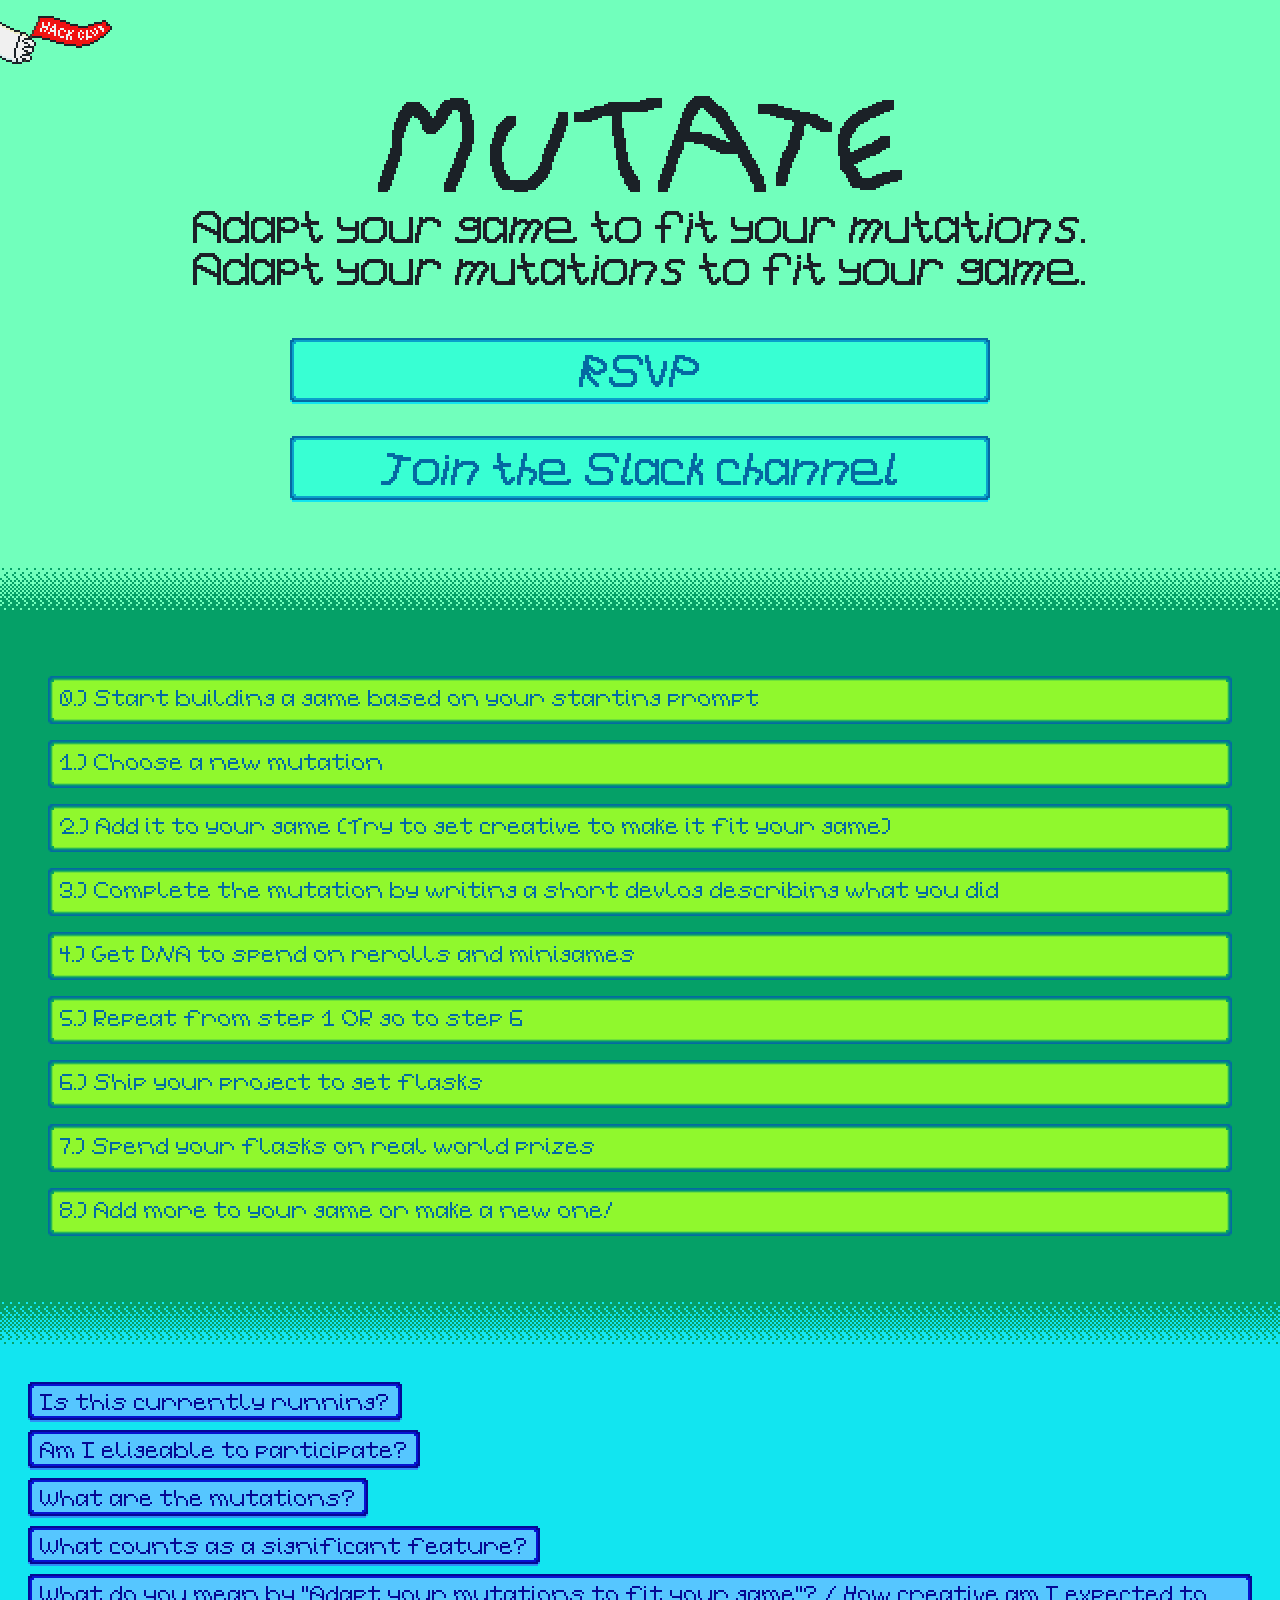
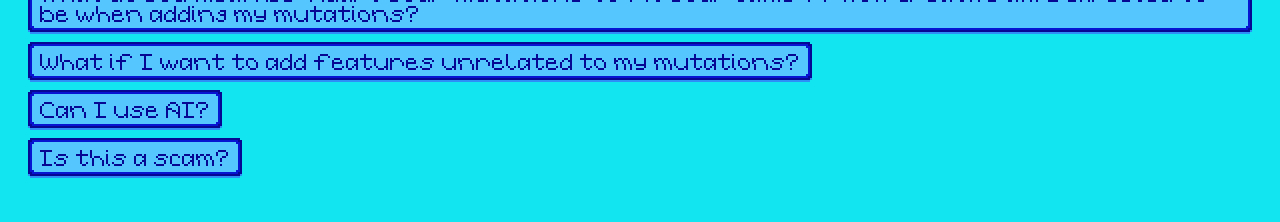
==== index.html @ 1c9c46f4 "Give Steps Their Own Boxes Now each step has its own box" ====
<!DOCTYPE html>
<html>

<head>
  <meta charset="utf-8">
  <meta name="viewport" content="width=device-width">
  <title>Mutate</title>
  <link href="style.css" rel="stylesheet" type="text/css" />
</head>

<body>
  <img src="sprites/orpheus_flag.png" alt="Orpheus holding flag" id="orpheus-flag" usemap="#flag-map"/>
  <map name="flag-map">
    <area shape="poly" href="https://hackclub.com/" alt="Orpheus Flag" id="orpheus-flag-area" onmouseenter="flagHovered()" onmouseleave="flagUnhovered()" onmousedown="flagPressed()" onmouseup="flagUnpressed()">
  </map>
  <img src="sprites/mutate_logo.png" alt="Mutate Logo" id="mutate-logo"/>
  <p class="large-text text-center" id="motto-subheader">Adapt your game to fit your mutations.<br>Adapt your mutations to fit your game.</p>
  <button class="large-text text-center big-button" id="rsvp-button" onclick="window.open('https://rsvp.hackclub.community/mutate')" type="button">RSVP</button>
  <button class="large-text text-center big-button" id="slack-button" onclick="window.open('https://hackclub.enterprise.slack.com/archives/C0AM5T8FWEN')" type="button">Join the Slack channel</button>
  <div class="dither-bar" id="steps-dither"></div>
  <div id="steps-holder">
    <div class="step">
      <p class="medium-text text-left step-title">0.) Start building a game based on your starting prompt</p>
    </div>
    <div class="step">
      <p class="medium-text text-left step-title">1.) Choose a new mutation</p>
    </div>
    <div class="step">
      <p class="medium-text text-left step-title">2.) Add it to your game (Try to get creative to make it fit your game)</p>
    </div>
    <div class="step">
      <p class="medium-text text-left step-title">3.) Complete the mutation by writing a short devlog describing what you did</p>
    </div>
    <div class="step">
      <p class="medium-text text-left step-title">4.) Get DNA to spend on rerolls and minigames</p>
    </div>
    <div class="step">
      <p class="medium-text text-left step-title">5.) Repeat from step 1 OR go to step 6</p>
    </div>
    <div class="step">
      <p class="medium-text text-left step-title">6.) Ship your project to get flasks</p>
    </div>
    <div class="step">
      <p class="medium-text text-left step-title">7.) Spend your flasks on real world prizes</p>
    </div>
    <div class="step">
      <p class="medium-text text-left step-title">8.) Add more to your game or make a new one!</p>
    </div>
  </div>
  <div class="dither-bar" id="faq-dither"></div>
  <div id="faq-holder"></div>
  <script src="script.js"></script>
</body>

</html>
---- style.css ----
@media (width < 550px) {
  :root {
    --scale: 1;
  }
}

@media (width >= 550px) and (width < 1600px) {
  :root {
    --scale: 2;
  }
}

@media (width >= 1600px) and (width < 2700px) {
  :root {
    --scale: 3;
  }
}

@media (width >= 2700px) {
  :root {
    --scale: 4;
  }
}

@font-face {
  font-family: 'Mutated Small';
  src: url(fonts/Mutated\ Small.ttf);
  font-display: swap;
}

@font-face {
  font-family: 'Mutated Medium';
  src: url(fonts/Mutated\ Medium.ttf);
  font-display: swap;
}

@font-face {
  font-family: 'Mutated Large';
  src: url(fonts/Mutated\ Large.ttf);
  font-display: swap;
}

html {
  height: 100%;
  width: 100%;
}

body {
  background-color: #71ffbc;
  height: fit-content;
  width: stretch;
  padding: calc(var(--scale) * 48px) calc(var(--scale) * 4px) 0;
  margin: 0;
}

#orpheus-flag {
  margin: 0;
  position: fixed;
  top: calc(var(--scale) * 4px);
  left: 0;
  height: calc(var(--scale) * 32px);
  width: calc(var(--scale) * 56px);
  image-rendering: pixelated;
}

area {
  scale: var(--scale);
}

#mutate-logo {
  height: calc(var(--scale) * 48px);
  width: calc(var(--scale) * 262px);
  align-self: center;
  image-rendering: pixelated;
  margin: 0 calc((100% - (var(--scale) * 262px)) / 2);
}

#motto-subheader {
  margin-block-start: calc(var(--scale) * 5px);
  margin-block-end: calc(var(--scale) * 16px);
}

.big-button {
  border-radius: 0;
  border-width: calc(var(--scale) * 1px);
  border-style: solid;
  background: none;
  border-image-source: url(sprites/big_button.png);
  border-image-slice: 4 fill;
  border-image-width: calc(var(--scale) * 4px);
  border-image-repeat: repeat;
  color: #046aa2;
  width: min(calc(100% - var(--scale) * 32px), calc(var(--scale) * 350px));
  margin: calc(var(--scale) * 8px) calc((100% - min(calc(100% - var(--scale) * 32px), calc(var(--scale) * 350px))) / 2);
  padding: calc(var(--scale) * 5px) calc(var(--scale) * 5px);
  image-rendering: pixelated;
}

.big-button:hover {
  border-image-source: url(sprites/big_button_hovered.png);
  color: #313a42;
}

.big-button:active {
  border-image-source: url(sprites/big_button_pressed.png);
  color: #1b2127;
}

#slack-button {
  margin-bottom: calc(var(--scale) * 32px);
}

#steps-holder {
  width: stretch;
  margin: 0 calc(var(--scale) * -4px);
  padding: calc(var(--scale) * 24px) calc(var(--scale) * 8px + var(--scale) * 4px);
  background-color: #05a067;
}

.step {
  margin: calc(var(--scale) * 8px) calc(var(--scale) * 12px);
  background: none;
  border-image-source: url(sprites/step.png);
  border-image-slice: 3 fill;
  border-image-width: calc(var(--scale) * 3px);
  border-image-repeat: repeat;
  padding: calc(var(--scale) * 6px);
}

.step-title {
  margin: 0;
  margin-bottom: calc(var(--scale) * 2px);
  color: #046aa2;
}

#process-description {
  display: table;
  margin: 0 auto;
}

.dither-bar {
  background-repeat: repeat-x;
  background-size: calc(var(--scale) * 8px) calc(var(--scale) * 23px);
  margin: 0 calc(var(--scale) * -4px) 0;
  height: calc(var(--scale) * 23px);
  width: stretch;
  image-rendering: pixelated;
}

#steps-dither {
  background-image: url(sprites/dither_to_steps.png);
}

#faq-dither {
  background-image: url(sprites/dither_to_faq.png);
}

#faq-holder {
  width: stretch;
  margin: 0 calc(var(--scale) * -4px);
  padding: calc(var(--scale) * 16px) calc(var(--scale) * 8px + var(--scale) * 4px) calc(var(--scale) * 20px);
  background-color: #12e5f0;
}

.faq-pair {
  width: auto;
  padding: calc(var(--scale) * 2px);
}

.faq-question{
  border-radius: 0;
  border-width: calc(var(--scale) * 1px);
  border-style: solid;
  background: none;
  border-image-source: url(sprites/faq_button.png);
  border-image-slice: 4 fill;
  border-image-width: calc(var(--scale) * 4px);
  border-image-repeat: repeat;
  color: #060894;
  width: stretch;
  margin: 0;
  padding: calc(var(--scale) * 4px) calc(var(--scale) * 5px);
  image-rendering: pixelated;
}

.faq-question:hover {
  border-image-source: url(sprites/faq_button_hovered.png);
  color: #313a42;
}

.faq-question:active {
  border-image-source: url(sprites/faq_button_pressed.png);
  color: #1b2127;
}

.faq-pair[open="false"] > .faq-answer {
  display: none;
}

.faq-pair[open="true"] > .faq-answer {
  visibility: visible;
  margin: calc(var(--scale) * -1px) 0 0;
  background: none;
  border-image-source: url(sprites/faq_answer.png);
  border-image-slice: 3 fill;
  border-image-width: calc(var(--scale) * 3px);
  border-image-repeat: repeat;
  color: #060894;
  padding: calc(var(--scale) * 2px) calc(var(--scale) * 4px) calc(var(--scale) * 3px);
}

p {
  -webkit-font-smoothing: none;
  font-smooth: never;
  font-synthesis-weight: none;
  color: #1b2127;
}

.large-text {
  font-family: 'Mutated Large';
  font-size: calc(var(--scale) * 16px);
  line-height: calc(var(--scale) * 21px);
}

.medium-text {
  font-family: 'Mutated Medium';
  font-size: calc(var(--scale) * 8px);
  line-height: calc(var(--scale) * 10px);
}

.small-text {
  font-family: 'Mutated Small';
  font-size: calc(var(--scale) * 5px);
  line-height: calc(var(--scale) * 7px);
}

.text-left {
  text-align: left;
}

.text-center {
  text-align: center;
}

.text-right {
  text-align: right;
}
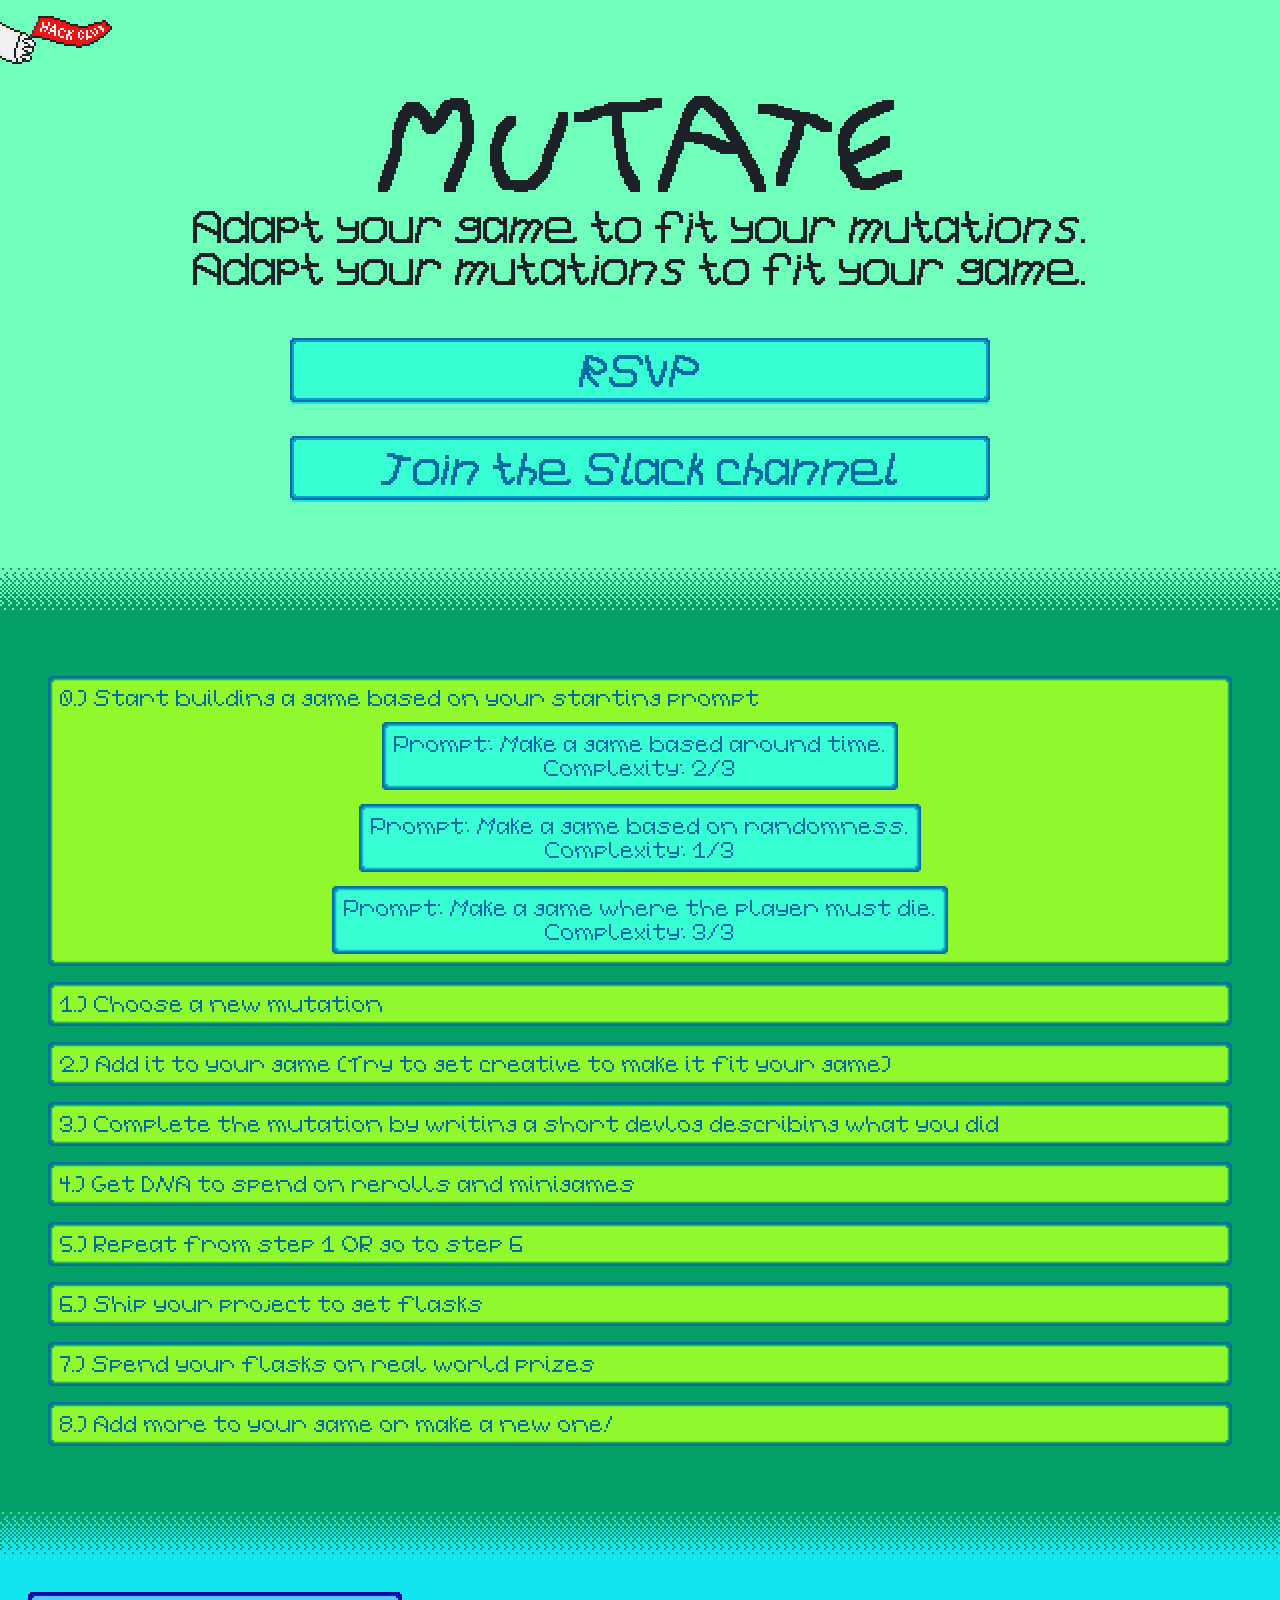
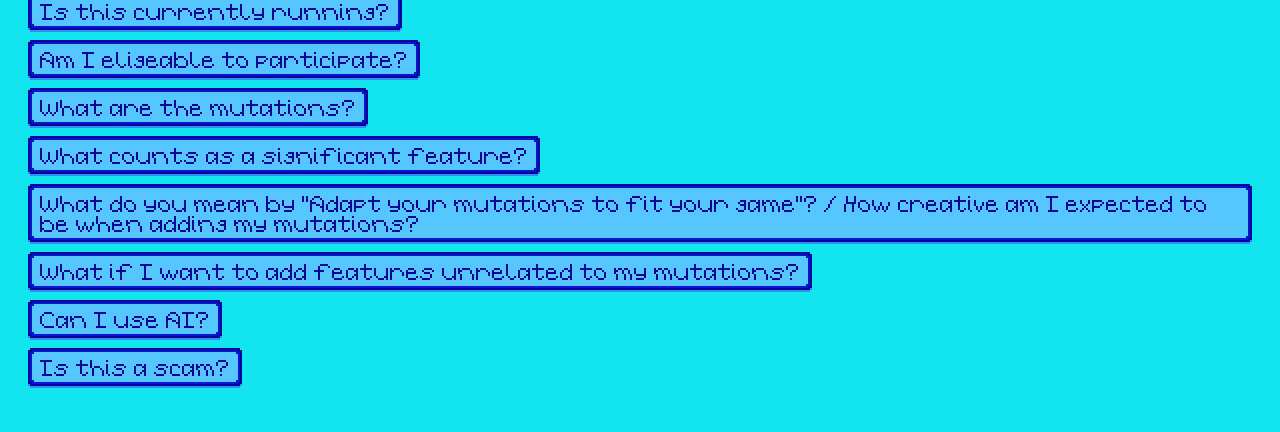
==== commit b5773f7b: "Add Example Prompts Added examples of what a beginning prompt may look like" ====
--- a/index.html
+++ b/index.html
@@ -21,6 +21,18 @@
   <div id="steps-holder">
     <div class="step">
       <p class="medium-text text-left step-title">0.) Start building a game based on your starting prompt</p>
+      <div class="prompt-box">
+        <p class="medium-text text-left">Prompt: Make a game based around time.</p>
+        <p class="medium-text text-center">Complexity: 2/3</p>
+      </div>
+      <div class="prompt-box">
+        <p class="medium-text text-left">Prompt: Make a game based on randomness.</p>
+        <p class="medium-text text-center">Complexity: 1/3</p>
+      </div>
+      <div class="prompt-box">
+        <p class="medium-text text-left">Prompt: Make a game where the player must die.</p>
+        <p class="medium-text text-center">Complexity: 3/3</p>
+      </div>
     </div>
     <div class="step">
       <p class="medium-text text-left step-title">1.) Choose a new mutation</p>
--- a/style.css
+++ b/style.css
@@ -129,13 +129,23 @@
 
 .step-title {
   margin: 0;
-  margin-bottom: calc(var(--scale) * 2px);
   color: #046aa2;
 }
 
-#process-description {
-  display: table;
-  margin: 0 auto;
+.prompt-box {
+  background: none;
+  border-image-source: url(sprites/prompt.png);
+  border-image-slice: 3 fill;
+  border-image-width: calc(var(--scale) * 3px);
+  border-image-repeat: repeat;
+  padding: calc(var(--scale) * 6px);
+  padding-bottom: calc(var(--scale) * 4px);
+  width: fit-content;
+  margin: calc(var(--scale) * 7px) auto 0;
+  & >p {
+    margin: 0 0 calc(var(--scale) * 2px);
+    color: #046aa2;
+  }
 }
 
 .dither-bar {
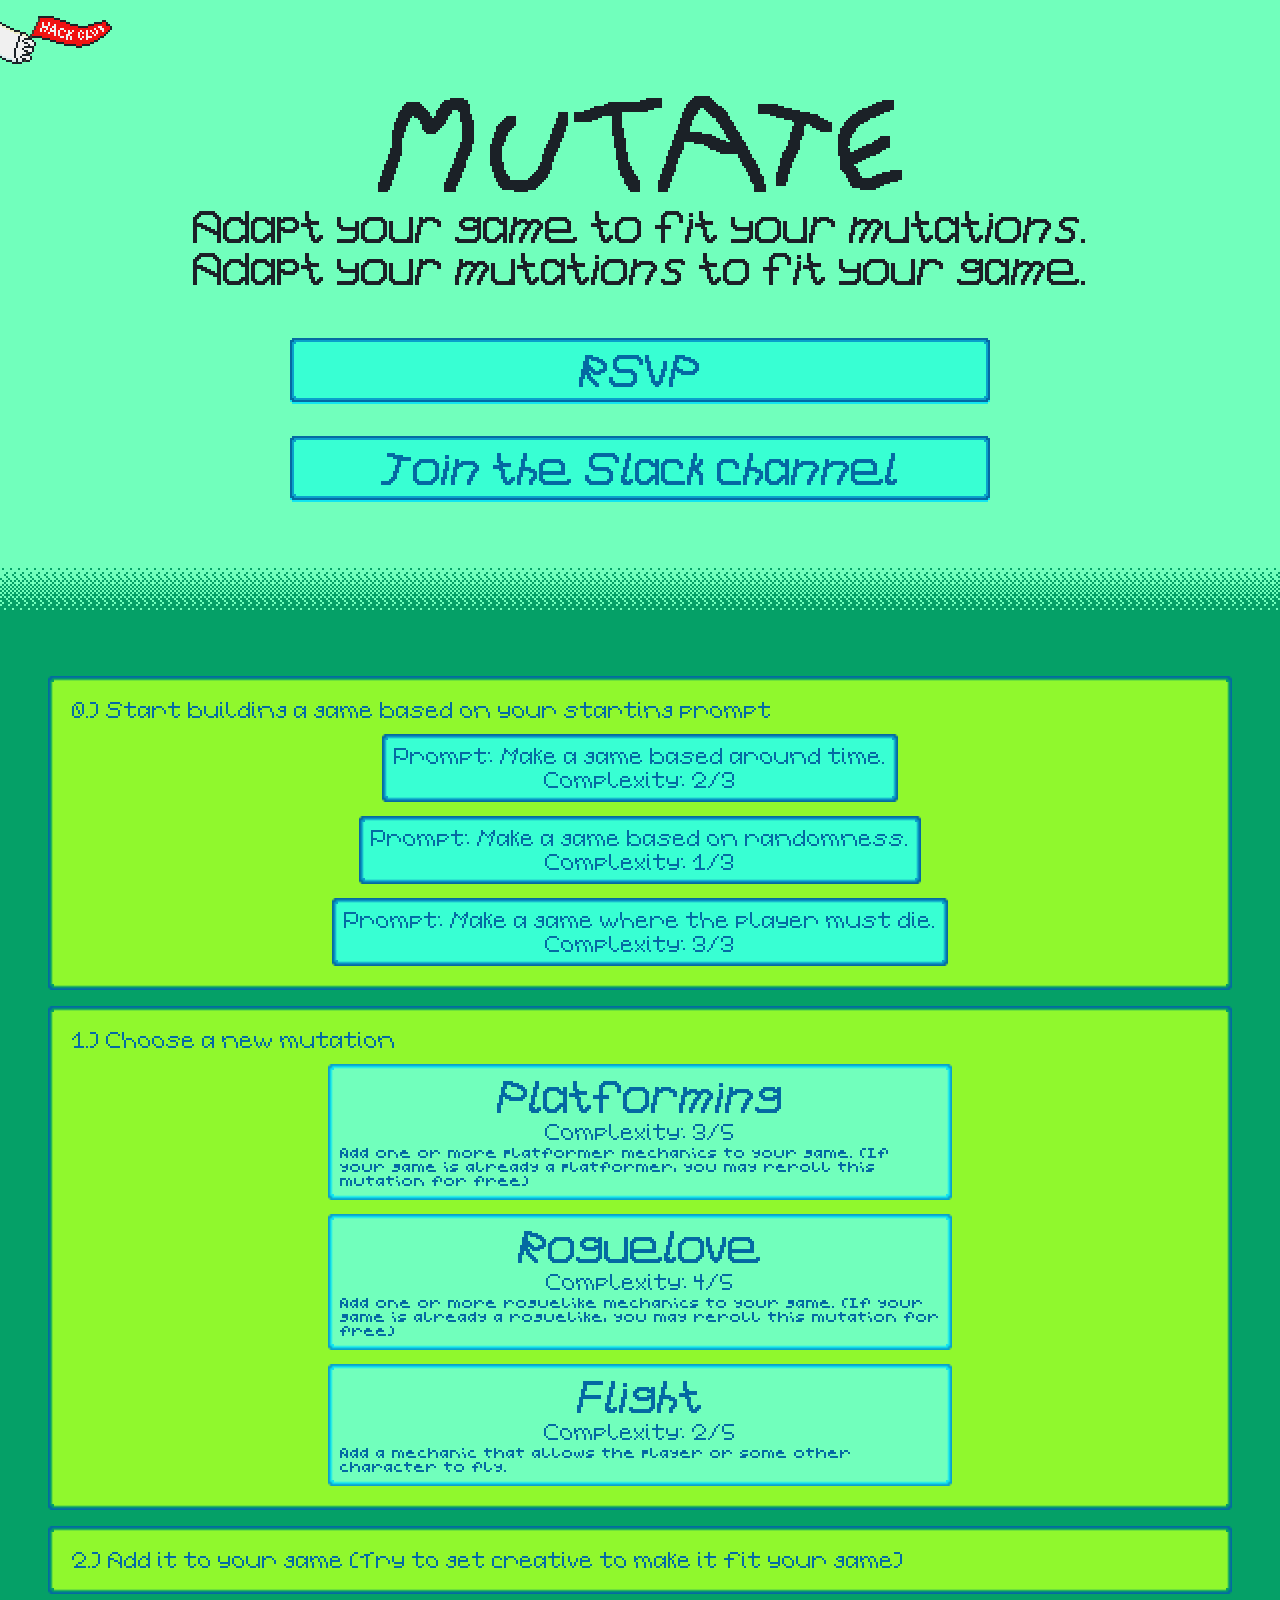
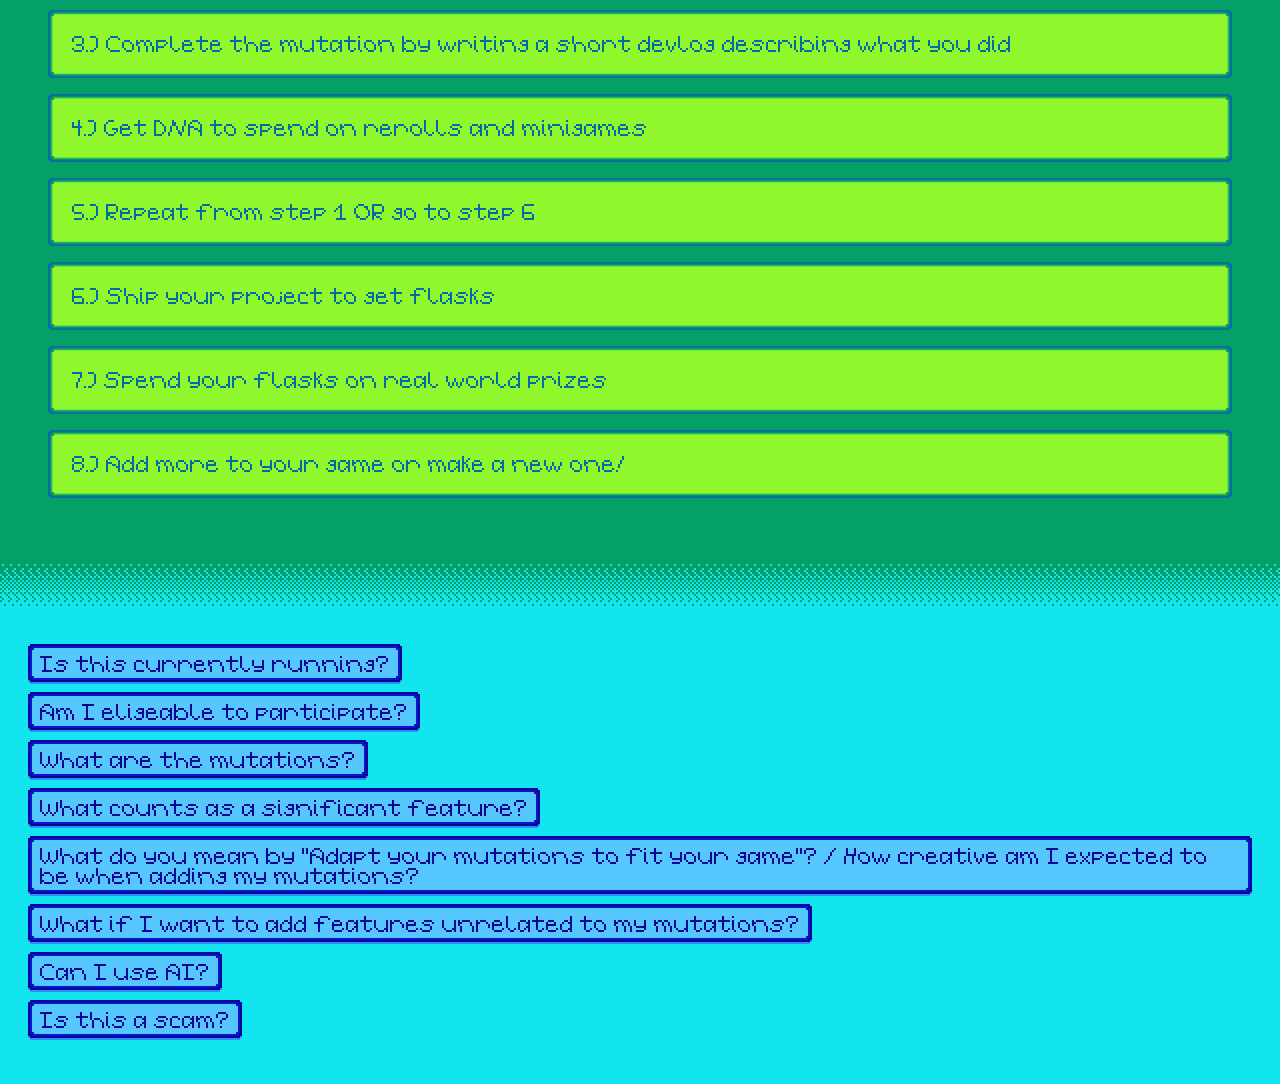
==== commit 98f28ce3: "Add Mutation Examples Added mutation examples" ====
--- a/index.html
+++ b/index.html
@@ -19,7 +19,7 @@
   <button class="large-text text-center big-button" id="slack-button" onclick="window.open('https://hackclub.enterprise.slack.com/archives/C0AM5T8FWEN')" type="button">Join the Slack channel</button>
   <div class="dither-bar" id="steps-dither"></div>
   <div id="steps-holder">
-    <div class="step">
+    <div class="step" id="step-0">
       <p class="medium-text text-left step-title">0.) Start building a game based on your starting prompt</p>
       <div class="prompt-box">
         <p class="medium-text text-left">Prompt: Make a game based around time.</p>
@@ -34,28 +34,28 @@
         <p class="medium-text text-center">Complexity: 3/3</p>
       </div>
     </div>
-    <div class="step">
+    <div class="step" id="step-1">
       <p class="medium-text text-left step-title">1.) Choose a new mutation</p>
     </div>
-    <div class="step">
+    <div class="step" id="step-2">
       <p class="medium-text text-left step-title">2.) Add it to your game (Try to get creative to make it fit your game)</p>
     </div>
-    <div class="step">
+    <div class="step" id="step-3">
       <p class="medium-text text-left step-title">3.) Complete the mutation by writing a short devlog describing what you did</p>
     </div>
-    <div class="step">
+    <div class="step" id="step-4">
       <p class="medium-text text-left step-title">4.) Get DNA to spend on rerolls and minigames</p>
     </div>
-    <div class="step">
+    <div class="step" id="step-5">
       <p class="medium-text text-left step-title">5.) Repeat from step 1 OR go to step 6</p>
     </div>
-    <div class="step">
+    <div class="step" id="step-6">
       <p class="medium-text text-left step-title">6.) Ship your project to get flasks</p>
     </div>
-    <div class="step">
+    <div class="step" id="step-7">
       <p class="medium-text text-left step-title">7.) Spend your flasks on real world prizes</p>
     </div>
-    <div class="step">
+    <div class="step" id="step-8">
       <p class="medium-text text-left step-title">8.) Add more to your game or make a new one!</p>
     </div>
   </div>
--- a/style.css
+++ b/style.css
@@ -124,7 +124,7 @@
   border-image-slice: 3 fill;
   border-image-width: calc(var(--scale) * 3px);
   border-image-repeat: repeat;
-  padding: calc(var(--scale) * 6px);
+  padding: calc(var(--scale) * 12px);
 }
 
 .step-title {
@@ -148,6 +148,22 @@
   }
 }
 
+.mutation-box {
+  background: none;
+  border-image-source: url(sprites/mutation.png);
+  border-image-slice: 3 fill;
+  border-image-width: calc(var(--scale) * 3px);
+  border-image-repeat: repeat;
+  padding: calc(var(--scale) * 6px);
+  padding-bottom: calc(var(--scale) * 4px);
+  max-width: calc(var(--scale) * 300px);
+  margin: calc(var(--scale) * 7px) auto 0;
+  & >p {
+    margin: 0 0 calc(var(--scale) * 2px);
+    color: #046aa2;
+  }
+}
+
 .dither-bar {
   background-repeat: repeat-x;
   background-size: calc(var(--scale) * 8px) calc(var(--scale) * 23px);
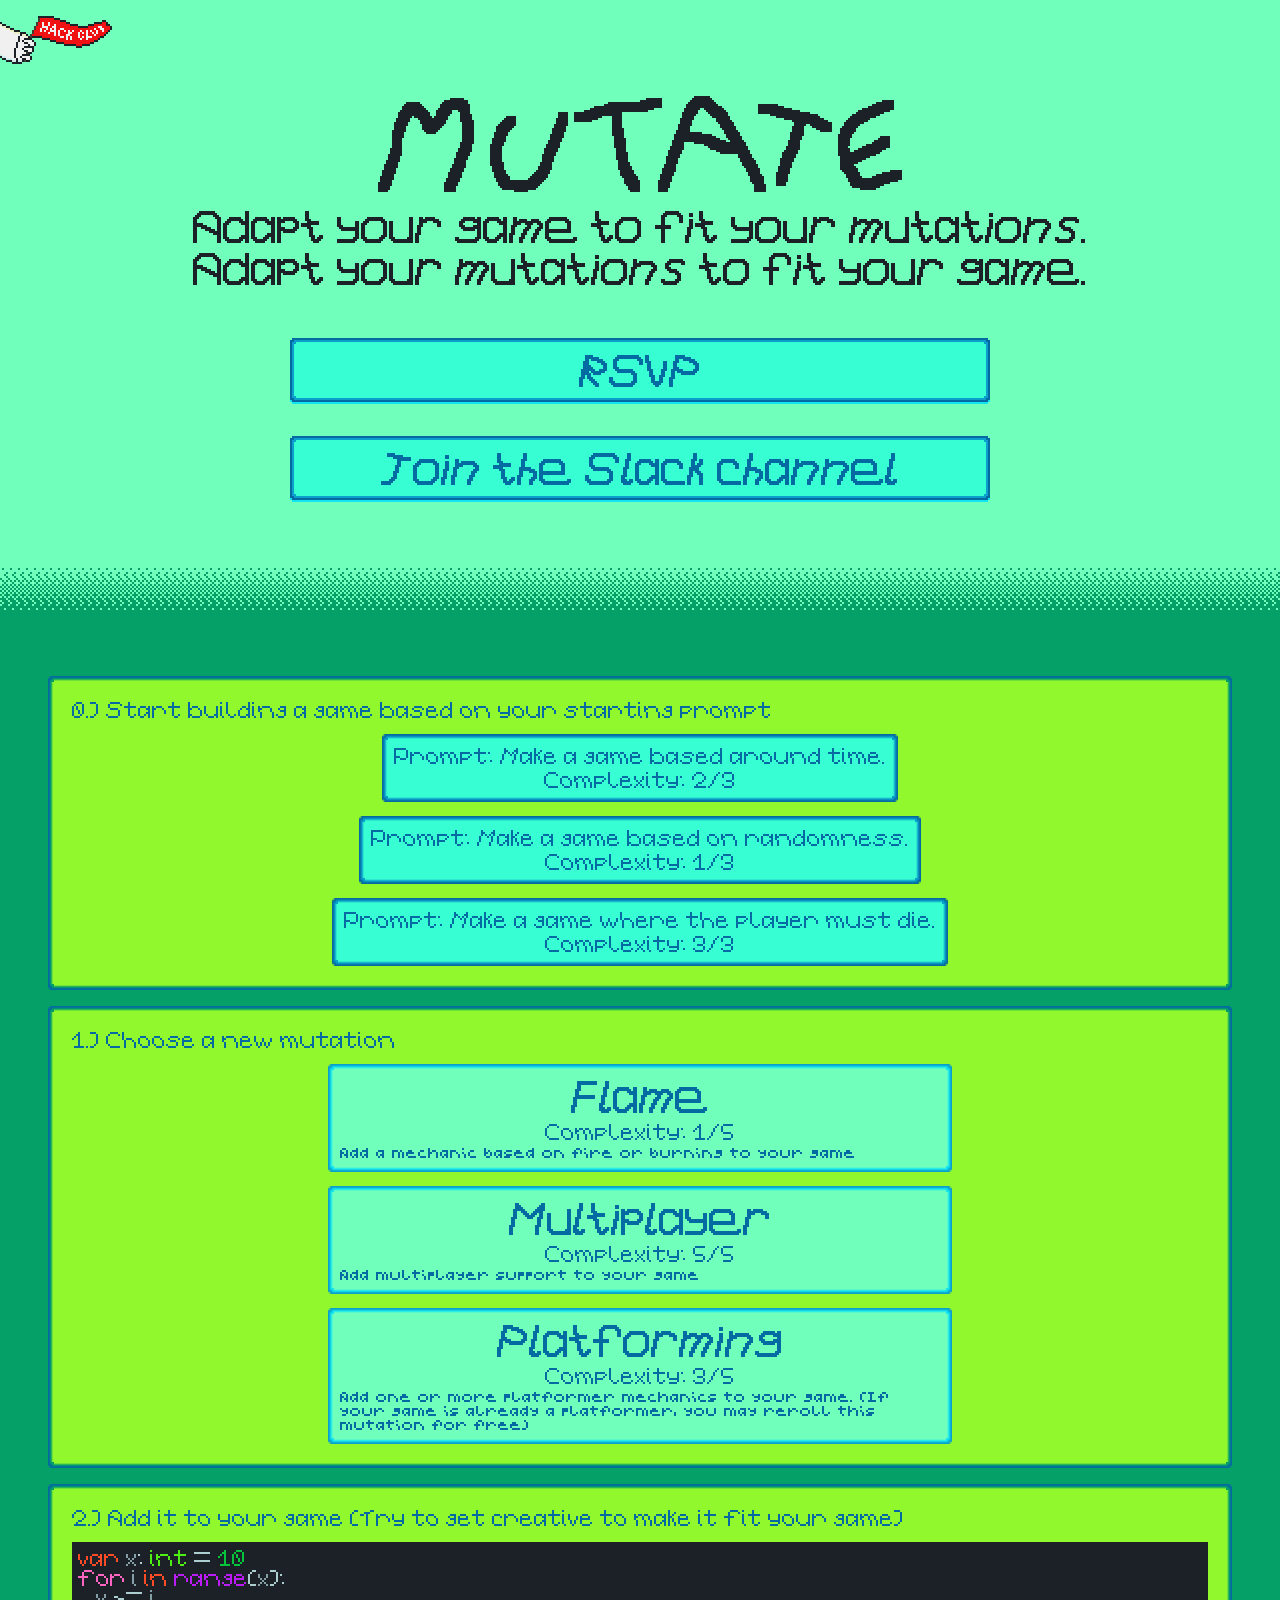
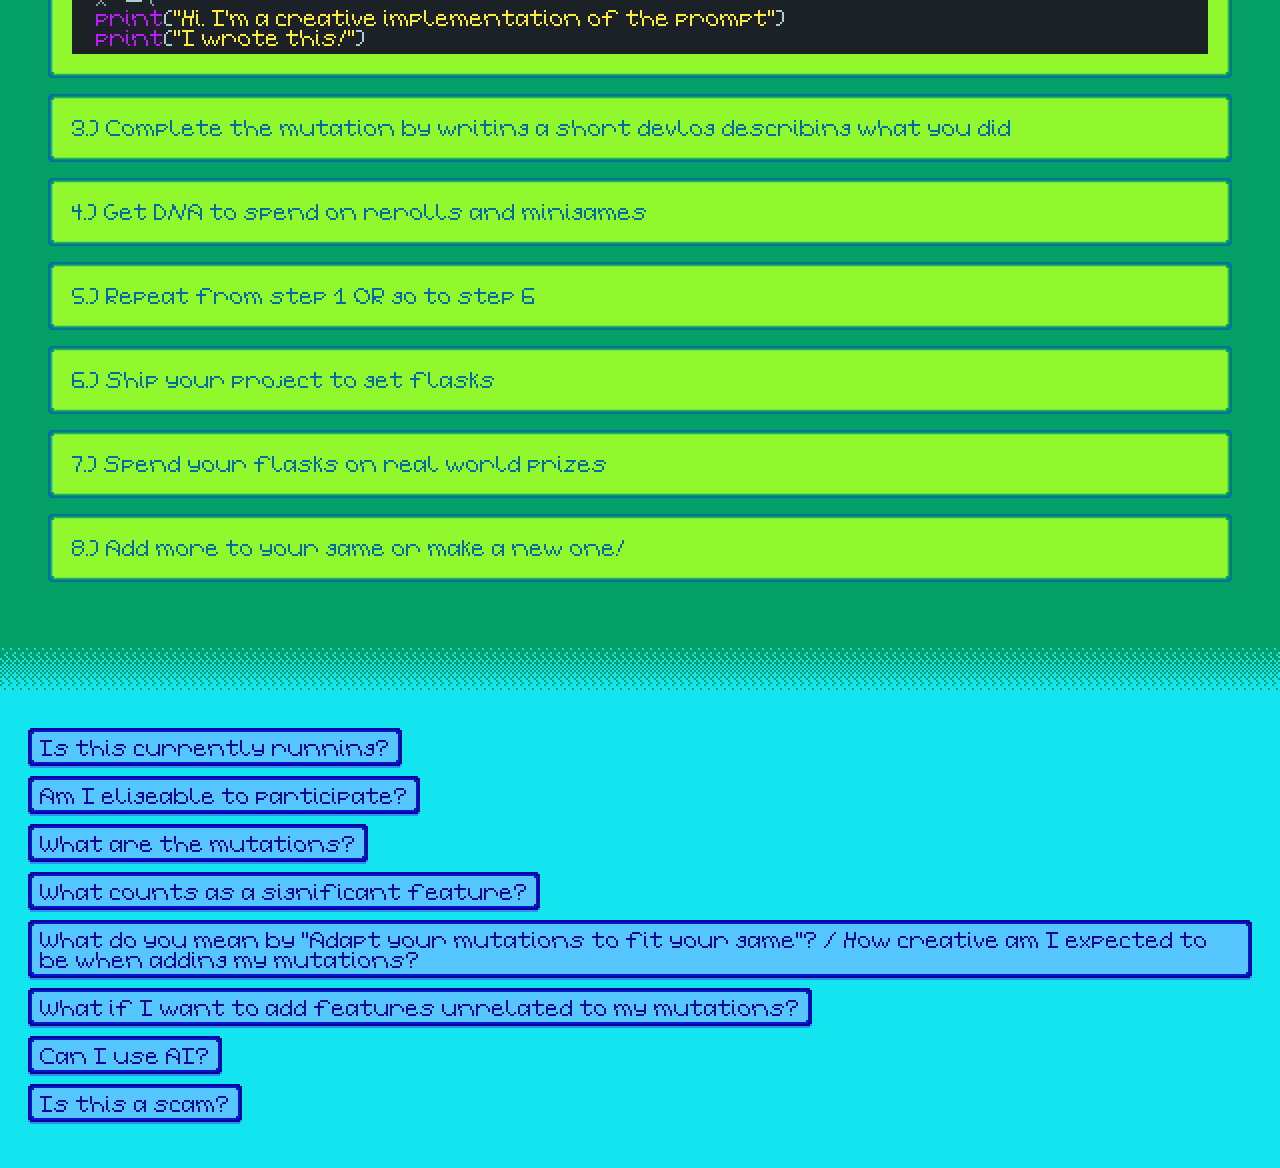
==== commit 41b81703: "Add Example Code Added example code to step 4" ====
--- a/index.html
+++ b/index.html
@@ -39,6 +39,15 @@
     </div>
     <div class="step" id="step-2">
       <p class="medium-text text-left step-title">2.) Add it to your game (Try to get creative to make it fit your game)</p>
+      <div id="example-code">
+        <p class="medium-text text-left">
+          <span class="var">var</span> <span class="name">x</span>: <span class="type">int</span> = <span class="num">10</span>
+          <br><span class="flow">for</span> <span class="name">i</span> <span class="var">in</span> <span class="func">range</span>(<span class="name">x</span>):
+          <br>&nbsp;&nbsp;&nbsp;<span class="name">x</span> -= <span class="name">i</span>
+          <br>&nbsp;&nbsp;&nbsp;<span class="func">print</span>(<span class="string">"Hi. I'm a creative implementation of the prompt"</span>)
+          <br>&nbsp;&nbsp;&nbsp;<span class="func">print</span>(<span class="string">"I wrote this!"</span>)
+        </p>
+      </div>
     </div>
     <div class="step" id="step-3">
       <p class="medium-text text-left step-title">3.) Complete the mutation by writing a short devlog describing what you did</p>
--- a/style.css
+++ b/style.css
@@ -164,6 +164,40 @@
   }
 }
 
+#example-code {
+  margin: calc(var(--scale) * 7px) auto 0;
+  padding: calc(var(--scale) * 3px);
+  background: #1b2127;
+  & >p {
+    margin: 0;
+    color: #adced1;
+    & >span {
+      margin: 0;
+    }
+    & >span.var {
+      color: #fb4c27;
+    }
+    & >span.name {
+      color: #839fa5;
+    }
+    & >span.type {
+      color: #4df012;
+    }
+    & >span.num {
+      color: #03c63a;
+    }
+    & >span.flow {
+      color: #ff65c1;
+    }
+    & >span.func {
+      color: #bc1cf7;
+    }
+    & >span.string {
+      color: #fcec3b;
+    }
+  }
+}
+
 .dither-bar {
   background-repeat: repeat-x;
   background-size: calc(var(--scale) * 8px) calc(var(--scale) * 23px);
@@ -235,26 +269,26 @@
   padding: calc(var(--scale) * 2px) calc(var(--scale) * 4px) calc(var(--scale) * 3px);
 }
 
-p {
+p, p > span {
   -webkit-font-smoothing: none;
   font-smooth: never;
   font-synthesis-weight: none;
   color: #1b2127;
 }
 
-.large-text {
+.large-text, .large-text > span {
   font-family: 'Mutated Large';
   font-size: calc(var(--scale) * 16px);
   line-height: calc(var(--scale) * 21px);
 }
 
-.medium-text {
+.medium-text, .medium-text > span {
   font-family: 'Mutated Medium';
   font-size: calc(var(--scale) * 8px);
   line-height: calc(var(--scale) * 10px);
 }
 
-.small-text {
+.small-text, .small-text > span {
   font-family: 'Mutated Small';
   font-size: calc(var(--scale) * 5px);
   line-height: calc(var(--scale) * 7px);
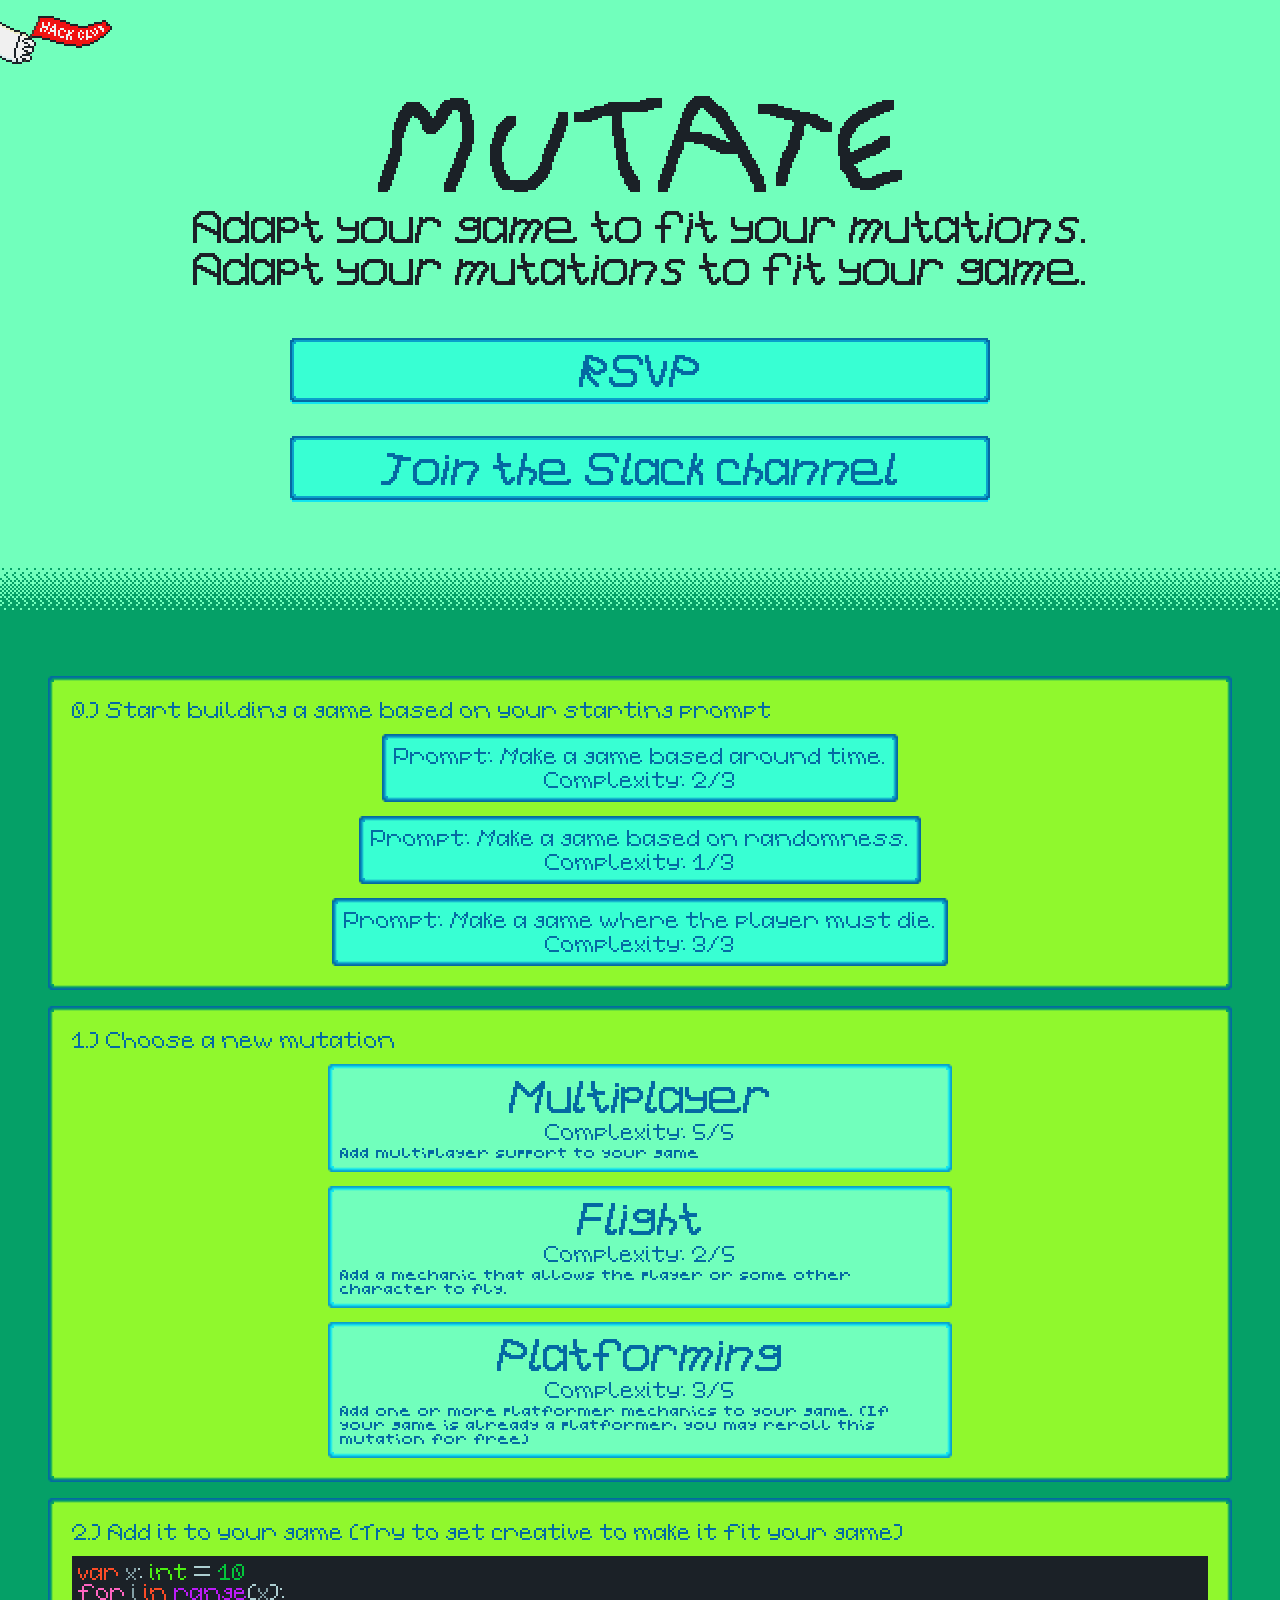
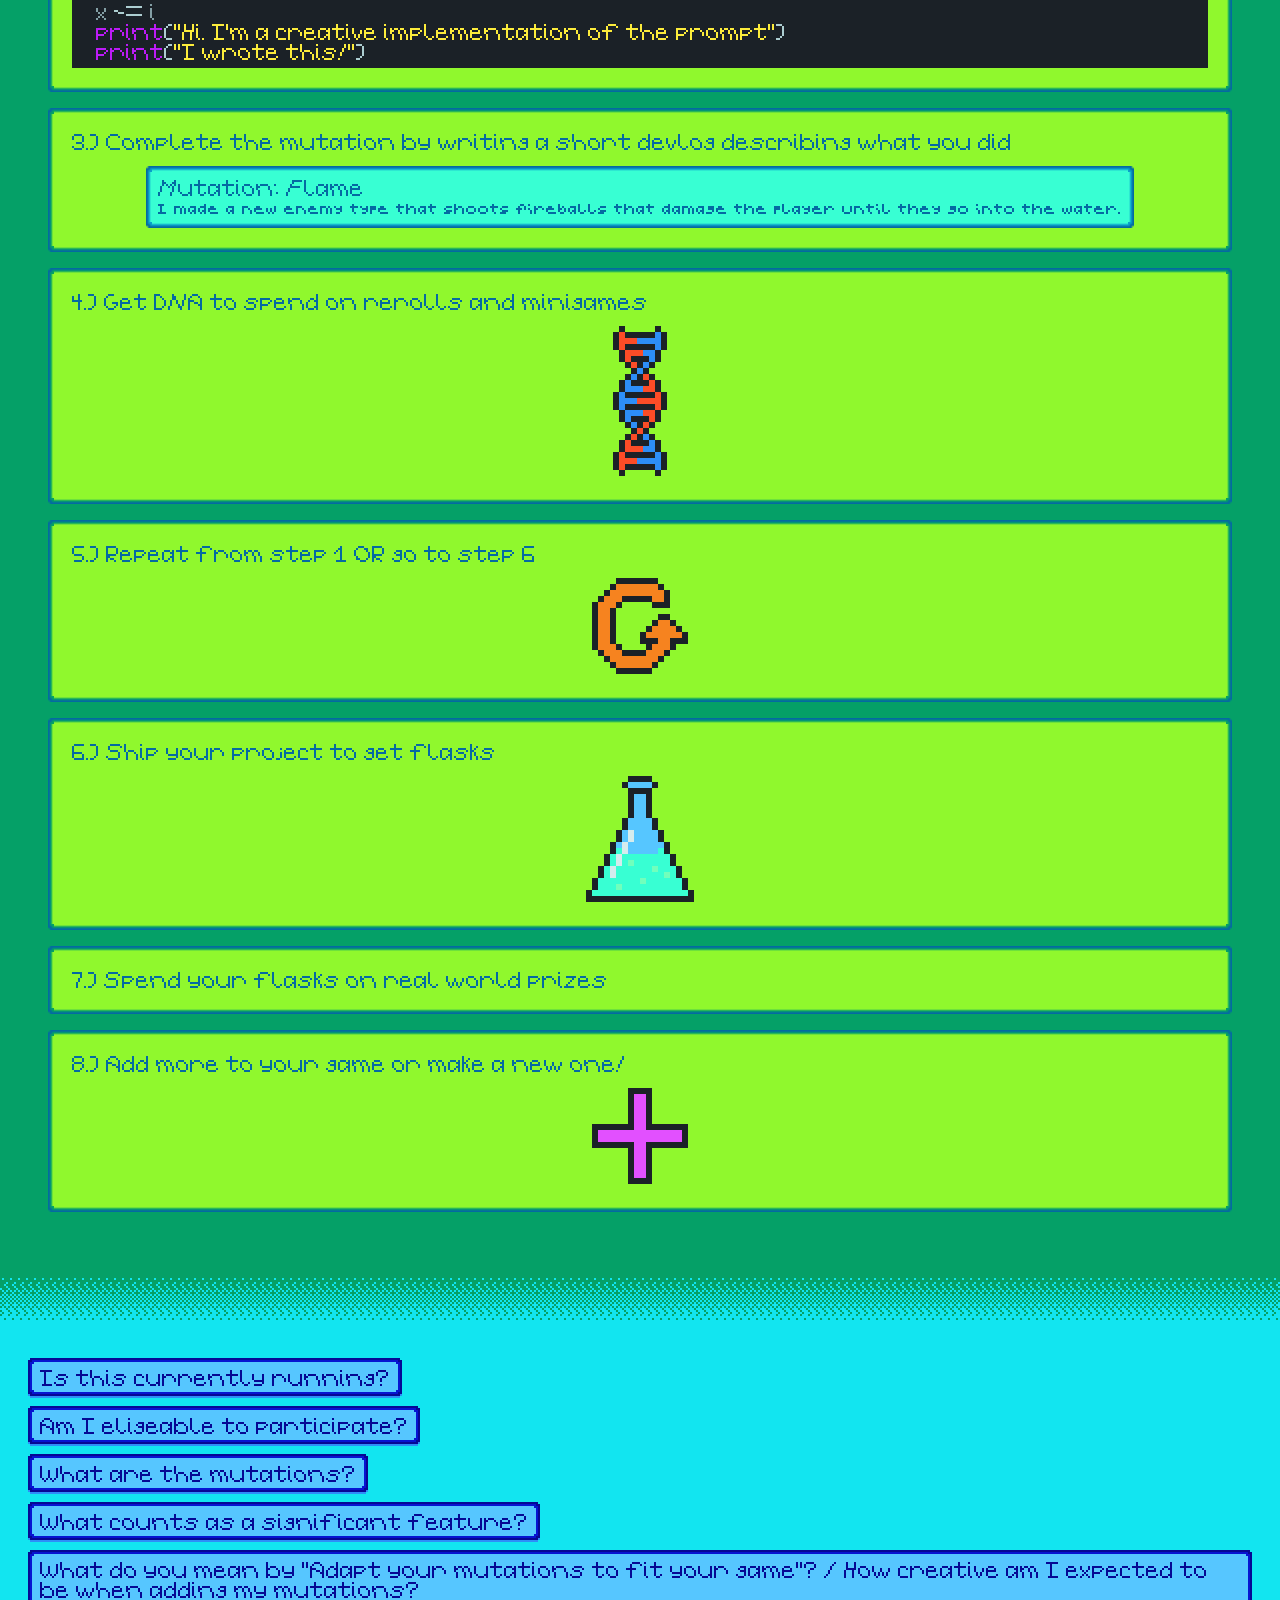
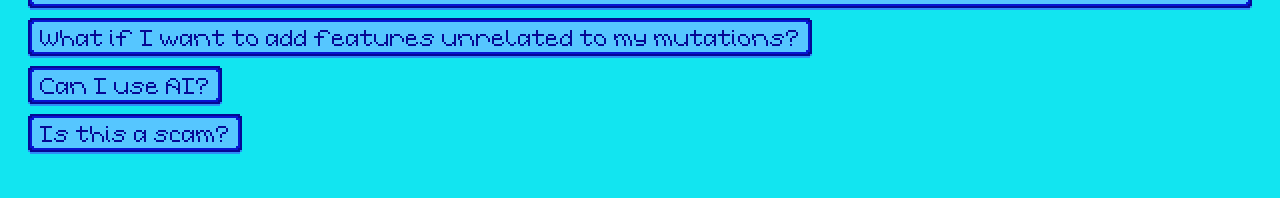
==== commit 332e07f2: "Add images to steps 4, 5, 6, and 8 Added images to steps 4, 5, 6, and 8" ====
--- a/index.html
+++ b/index.html
@@ -51,21 +51,29 @@
     </div>
     <div class="step" id="step-3">
       <p class="medium-text text-left step-title">3.) Complete the mutation by writing a short devlog describing what you did</p>
+      <div class="prompt-box">
+        <p class="medium-text text-left">Mutation: Flame</p>
+        <p class="small-text text-left">I made a new enemy type that shoots fireballs that damage the player until they go into the water.</p>
+      </div>
     </div>
     <div class="step" id="step-4">
       <p class="medium-text text-left step-title">4.) Get DNA to spend on rerolls and minigames</p>
+      <img src="sprites/dna.png" alt="DNA" id="dna"/>
     </div>
     <div class="step" id="step-5">
       <p class="medium-text text-left step-title">5.) Repeat from step 1 OR go to step 6</p>
+      <img src="sprites/repeat.png" alt="Repeat" id="repeat"/>
     </div>
     <div class="step" id="step-6">
       <p class="medium-text text-left step-title">6.) Ship your project to get flasks</p>
+      <img src="sprites/flask.png" alt="Flask" id="flask"/>
     </div>
     <div class="step" id="step-7">
       <p class="medium-text text-left step-title">7.) Spend your flasks on real world prizes</p>
     </div>
     <div class="step" id="step-8">
       <p class="medium-text text-left step-title">8.) Add more to your game or make a new one!</p>
+      <img src="sprites/plus.png" alt="Plus" id="plus"/>
     </div>
   </div>
   <div class="dither-bar" id="faq-dither"></div>
--- a/style.css
+++ b/style.css
@@ -198,6 +198,27 @@
   }
 }
 
+#dna {
+  margin: calc(var(--scale) * 7px) calc((100% - var(--scale) * 27px) / 2) 0;
+  width: calc(var(--scale) * 27px);
+  height: calc(var(--scale) * 75px);
+  image-rendering: pixelated;
+}
+
+#repeat, #plus {
+  margin: calc(var(--scale) * 7px) calc((100% - var(--scale) * 48px) / 2) 0;
+  width: calc(var(--scale) * 48px);
+  height: calc(var(--scale) * 48px);
+  image-rendering: pixelated;
+}
+
+#flask {
+  margin: calc(var(--scale) * 7px) calc((100% - var(--scale) * 54px) / 2) 0;
+  width: calc(var(--scale) * 54px);
+  height: calc(var(--scale) * 63px);
+  image-rendering: pixelated;
+}
+
 .dither-bar {
   background-repeat: repeat-x;
   background-size: calc(var(--scale) * 8px) calc(var(--scale) * 23px);
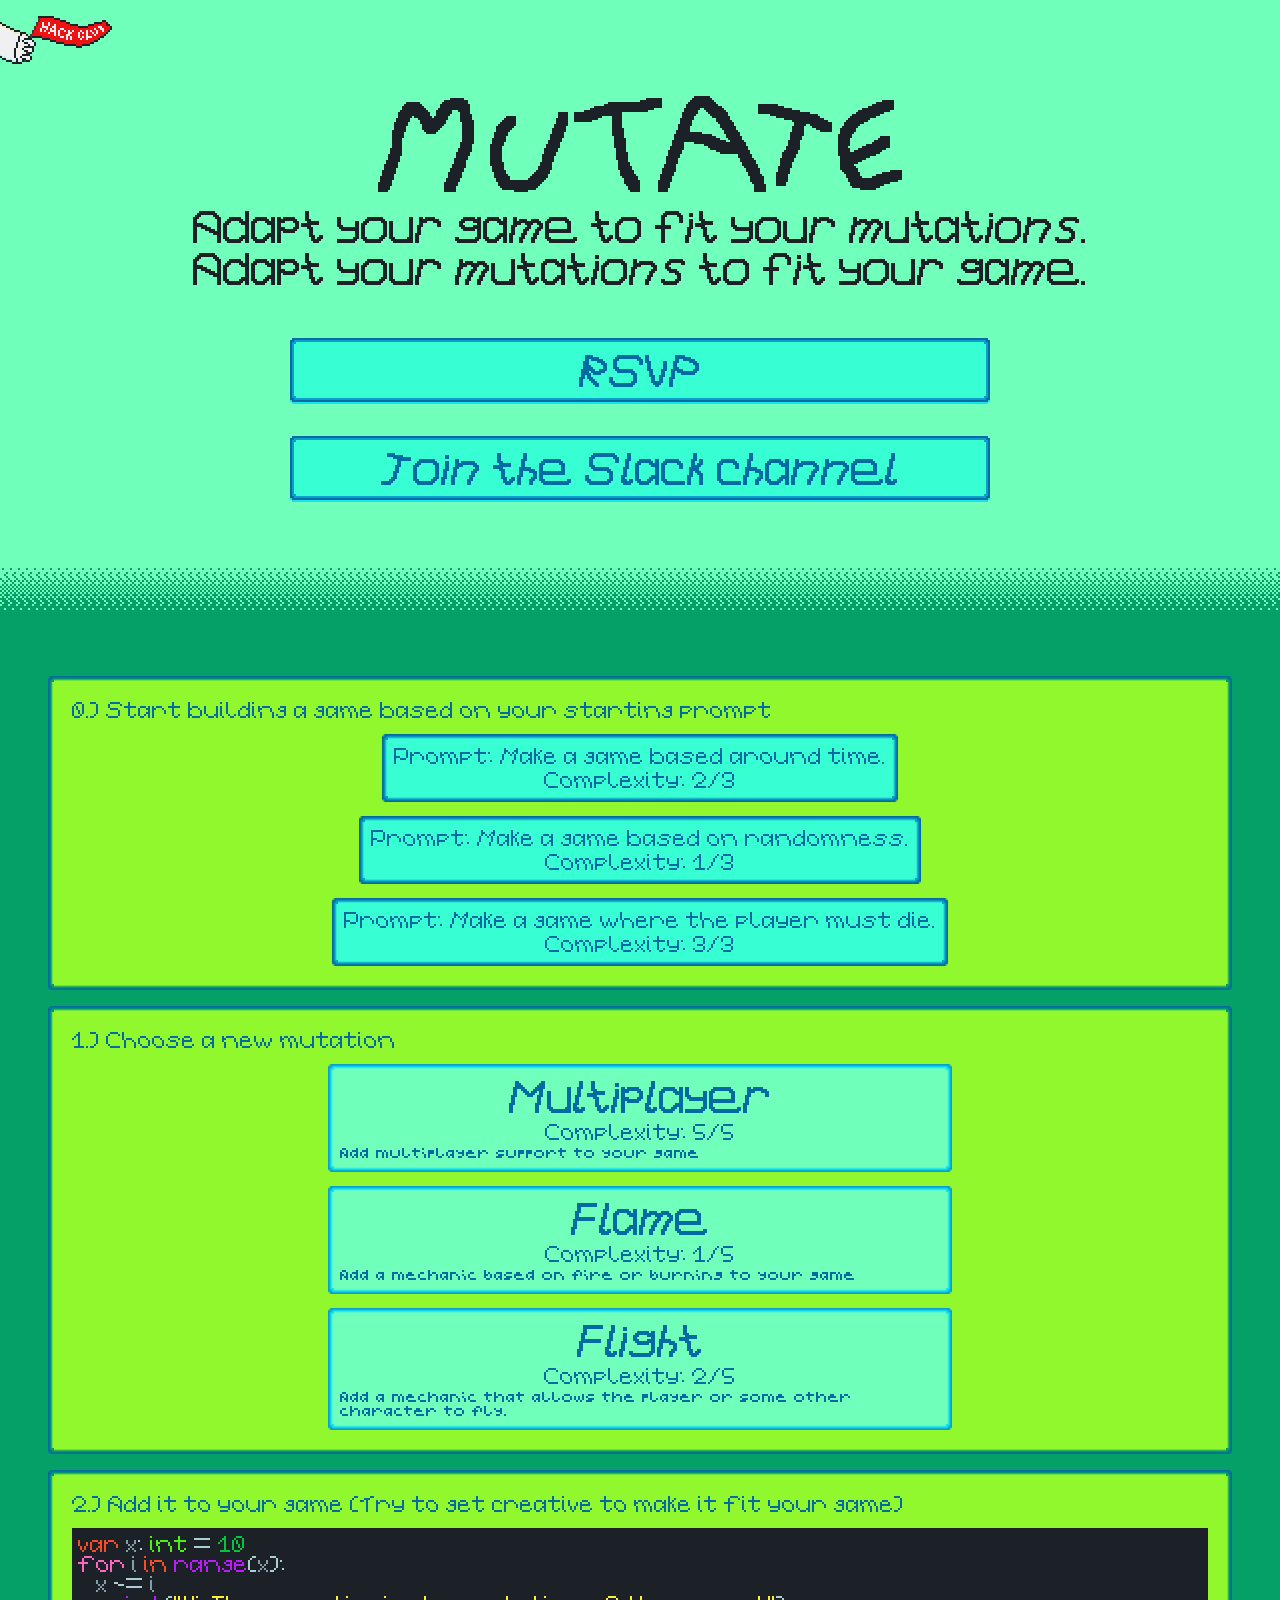
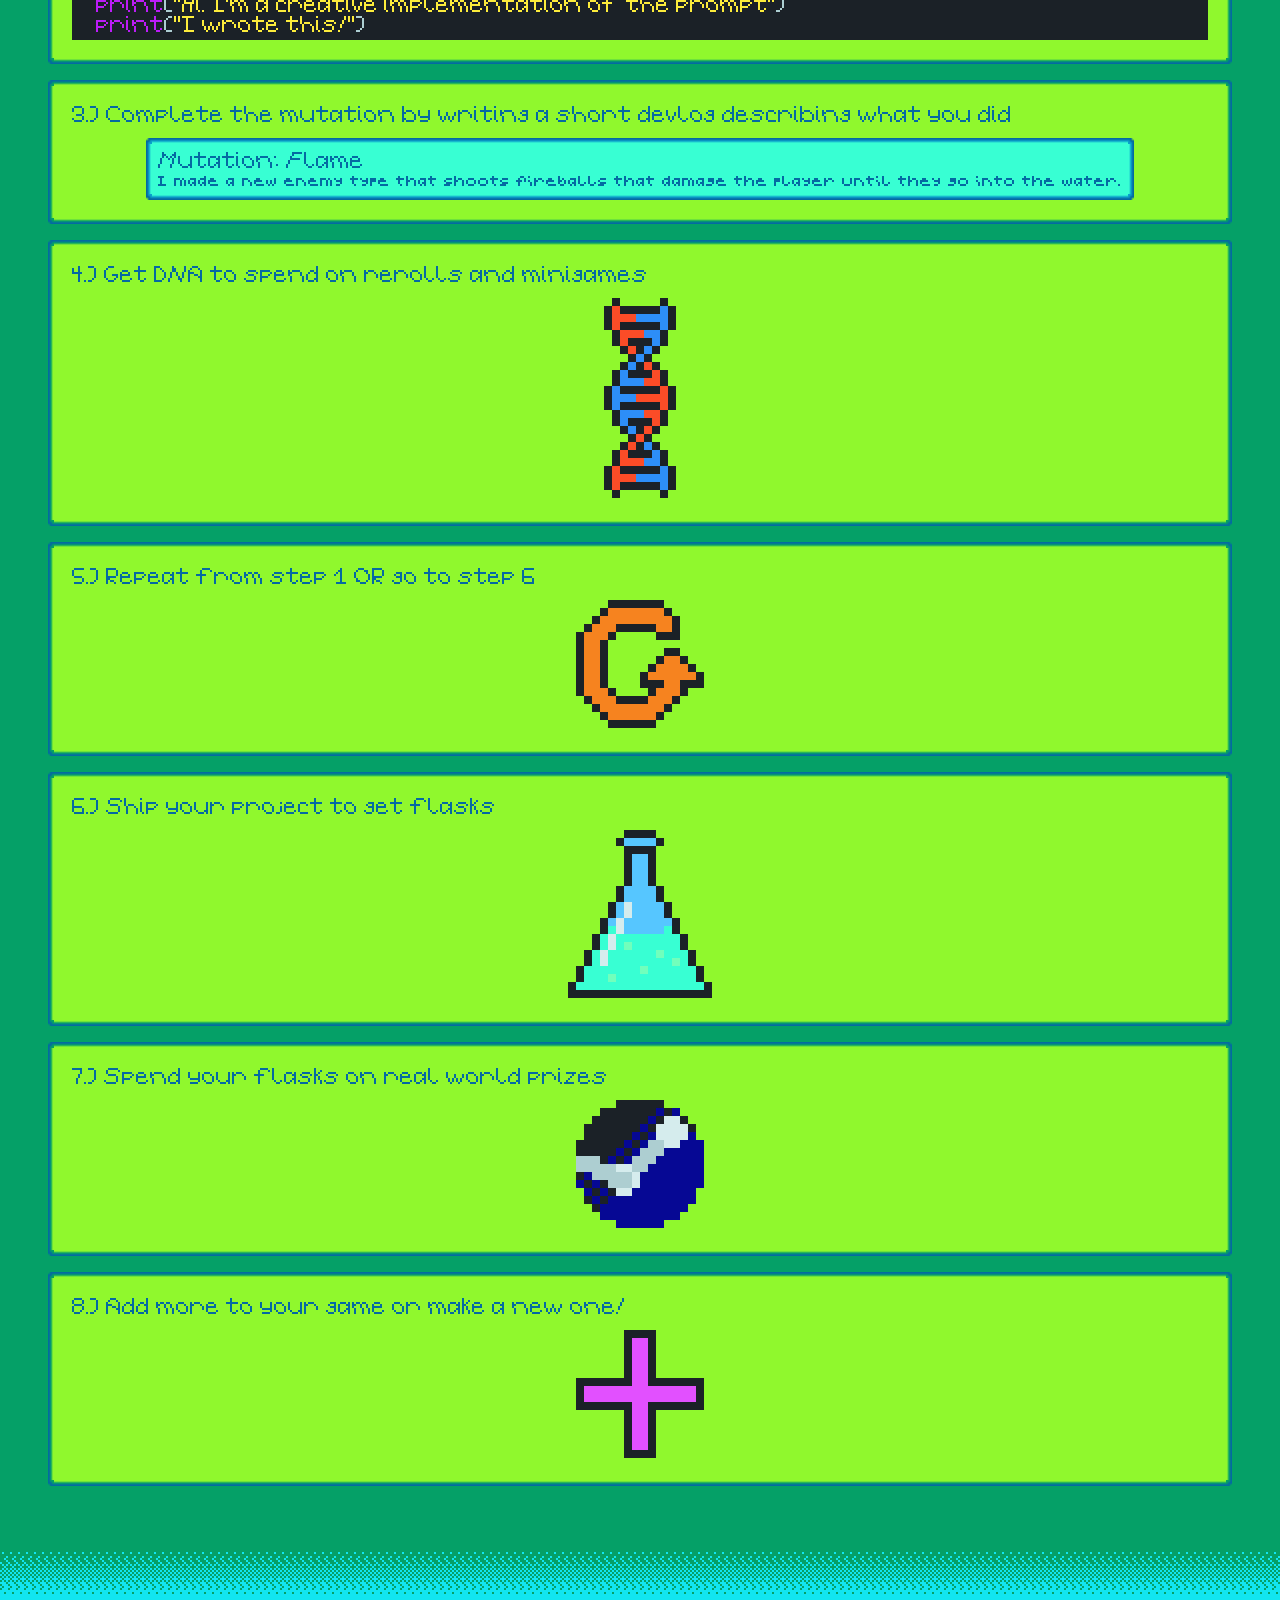
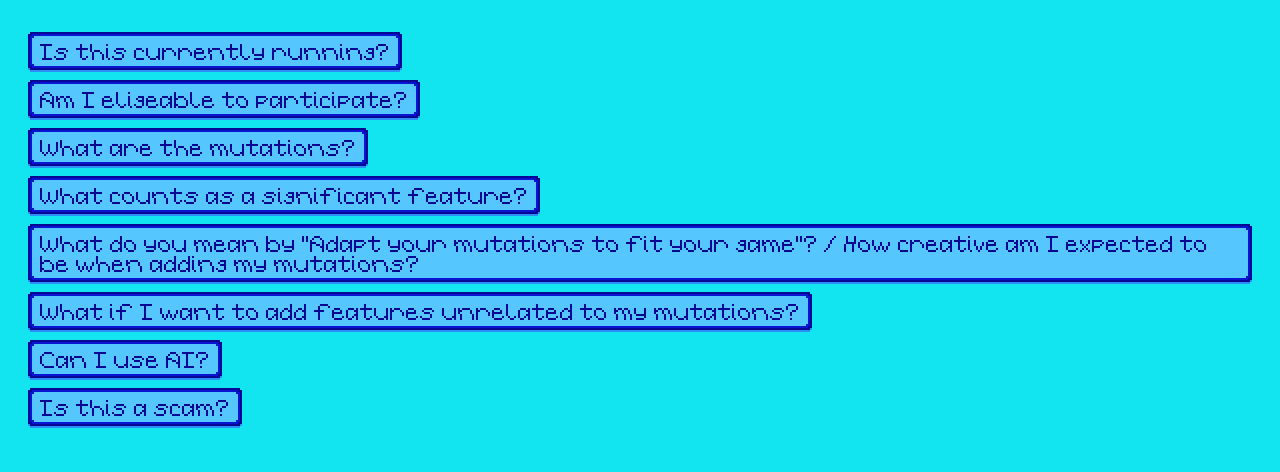
==== commit b6081f11: "Add Steam Logo Added Steam Logo to step 7." ====
--- a/index.html
+++ b/index.html
@@ -70,6 +70,7 @@
     </div>
     <div class="step" id="step-7">
       <p class="medium-text text-left step-title">7.) Spend your flasks on real world prizes</p>
+      <img src="sprites/steam.png" alt="Steam Logo" id="steam"/>
     </div>
     <div class="step" id="step-8">
       <p class="medium-text text-left step-title">8.) Add more to your game or make a new one!</p>
--- a/style.css
+++ b/style.css
@@ -199,23 +199,23 @@
 }
 
 #dna {
-  margin: calc(var(--scale) * 7px) calc((100% - var(--scale) * 27px) / 2) 0;
-  width: calc(var(--scale) * 27px);
-  height: calc(var(--scale) * 75px);
-  image-rendering: pixelated;
-}
-
-#repeat, #plus {
-  margin: calc(var(--scale) * 7px) calc((100% - var(--scale) * 48px) / 2) 0;
-  width: calc(var(--scale) * 48px);
-  height: calc(var(--scale) * 48px);
+  margin: calc(var(--scale) * 7px) calc((100% - var(--scale) * 36px) / 2) 0;
+  width: calc(var(--scale) * 36px);
+  height: calc(var(--scale) * 100px);
+  image-rendering: pixelated;
+}
+
+#repeat, #plus, #steam {
+  margin: calc(var(--scale) * 7px) calc((100% - var(--scale) * 64px) / 2) 0;
+  width: calc(var(--scale) * 64px);
+  height: calc(var(--scale) * 64px);
   image-rendering: pixelated;
 }
 
 #flask {
-  margin: calc(var(--scale) * 7px) calc((100% - var(--scale) * 54px) / 2) 0;
-  width: calc(var(--scale) * 54px);
-  height: calc(var(--scale) * 63px);
+  margin: calc(var(--scale) * 7px) calc((100% - var(--scale) * 72px) / 2) 0;
+  width: calc(var(--scale) * 72px);
+  height: calc(var(--scale) * 84px);
   image-rendering: pixelated;
 }
 
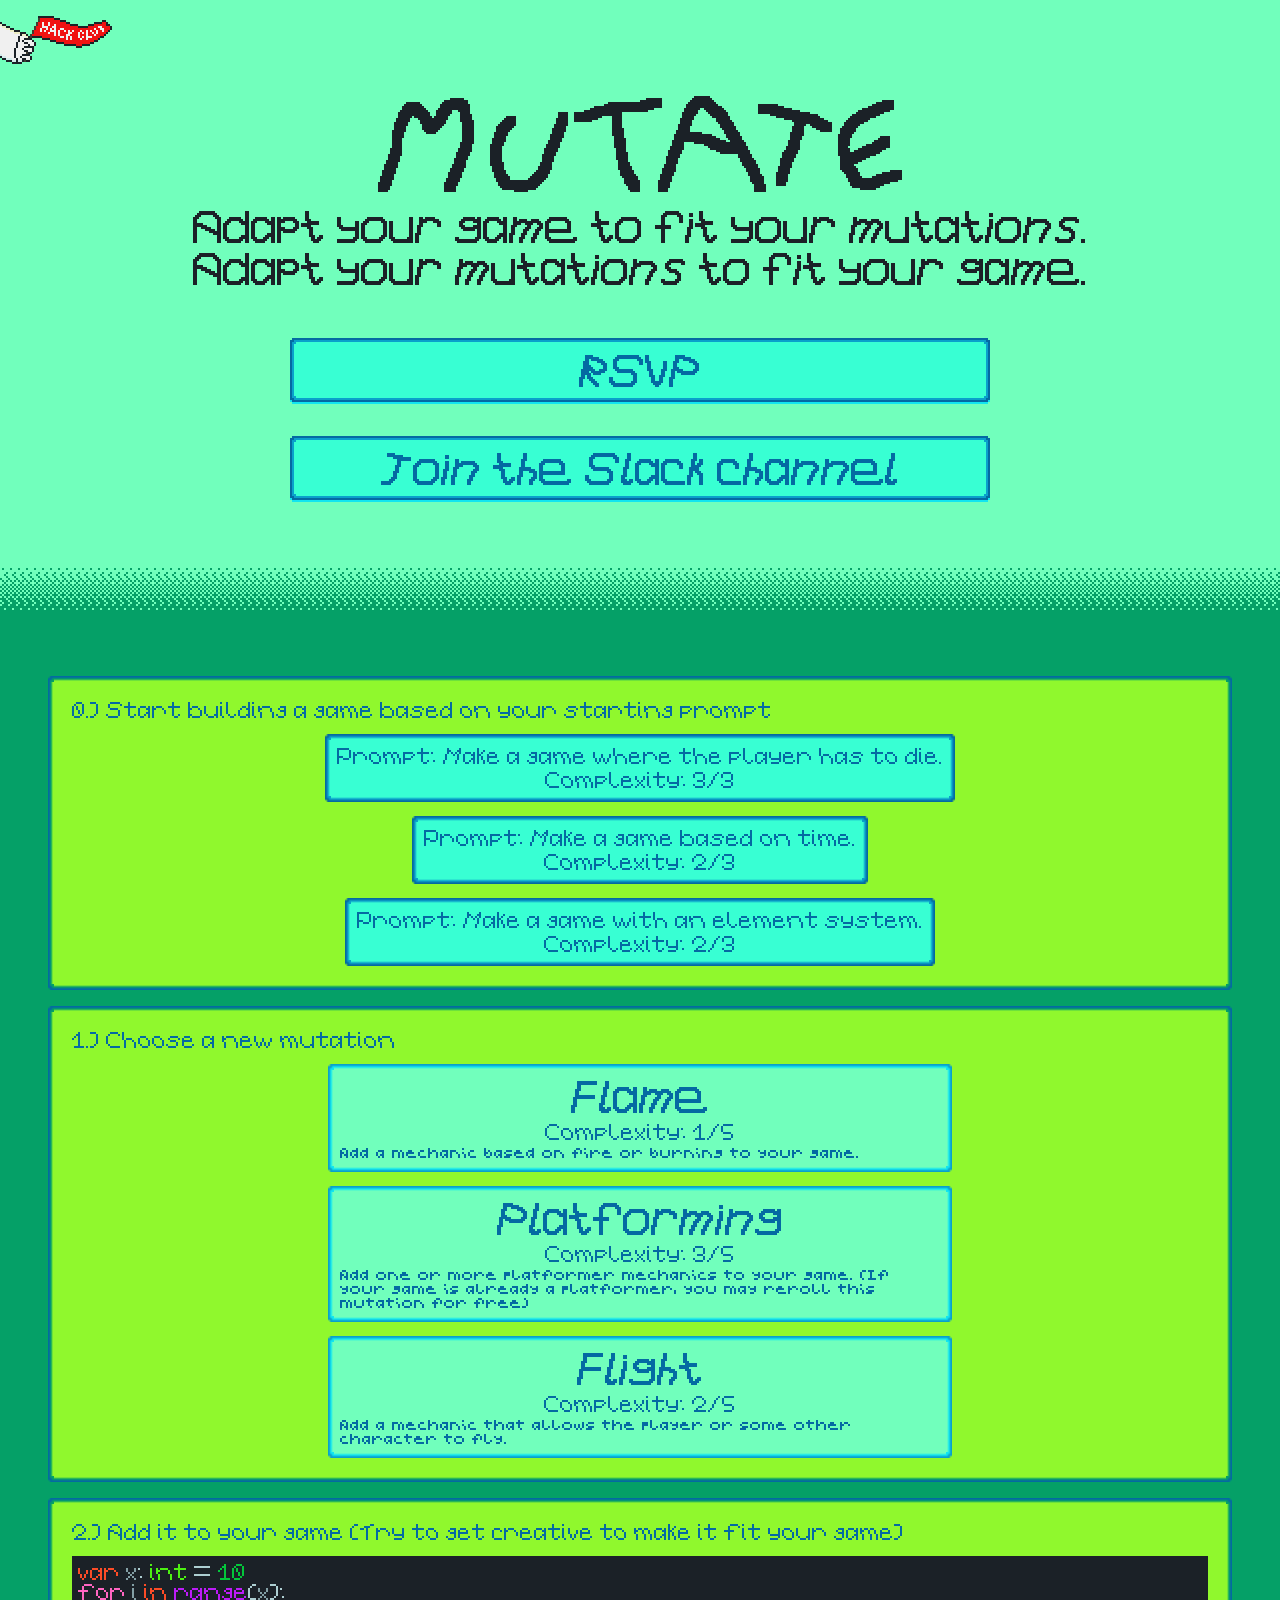
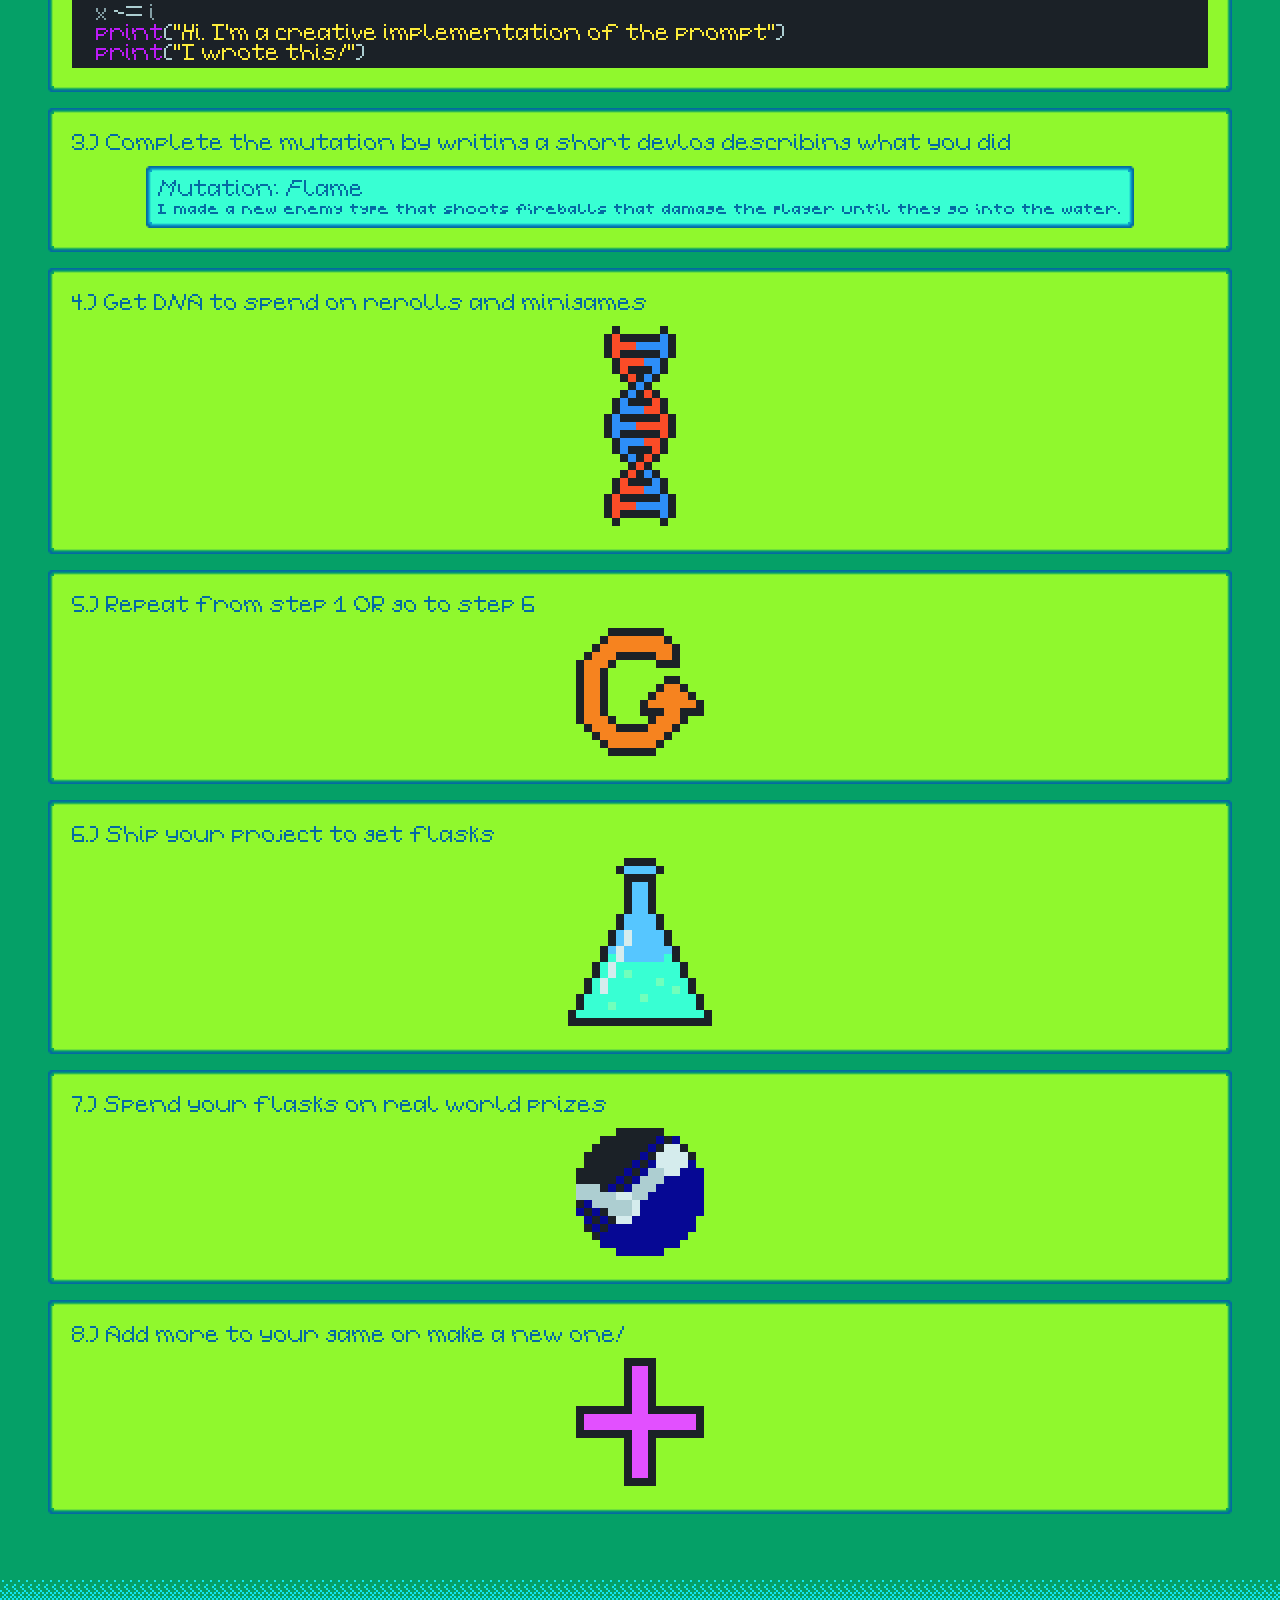
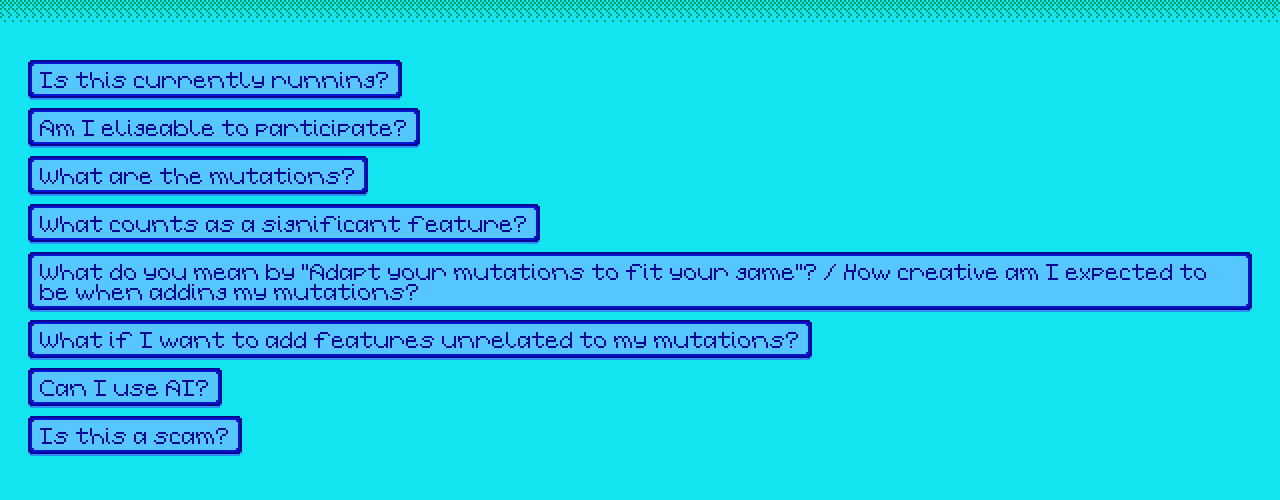
==== commit ff329350: "Improve Prompt Examples Prompt Examples are now generated like quest examples and can block certain " ====
--- a/index.html
+++ b/index.html
@@ -21,18 +21,6 @@
   <div id="steps-holder">
     <div class="step" id="step-0">
       <p class="medium-text text-left step-title">0.) Start building a game based on your starting prompt</p>
-      <div class="prompt-box">
-        <p class="medium-text text-left">Prompt: Make a game based around time.</p>
-        <p class="medium-text text-center">Complexity: 2/3</p>
-      </div>
-      <div class="prompt-box">
-        <p class="medium-text text-left">Prompt: Make a game based on randomness.</p>
-        <p class="medium-text text-center">Complexity: 1/3</p>
-      </div>
-      <div class="prompt-box">
-        <p class="medium-text text-left">Prompt: Make a game where the player must die.</p>
-        <p class="medium-text text-center">Complexity: 3/3</p>
-      </div>
     </div>
     <div class="step" id="step-1">
       <p class="medium-text text-left step-title">1.) Choose a new mutation</p>
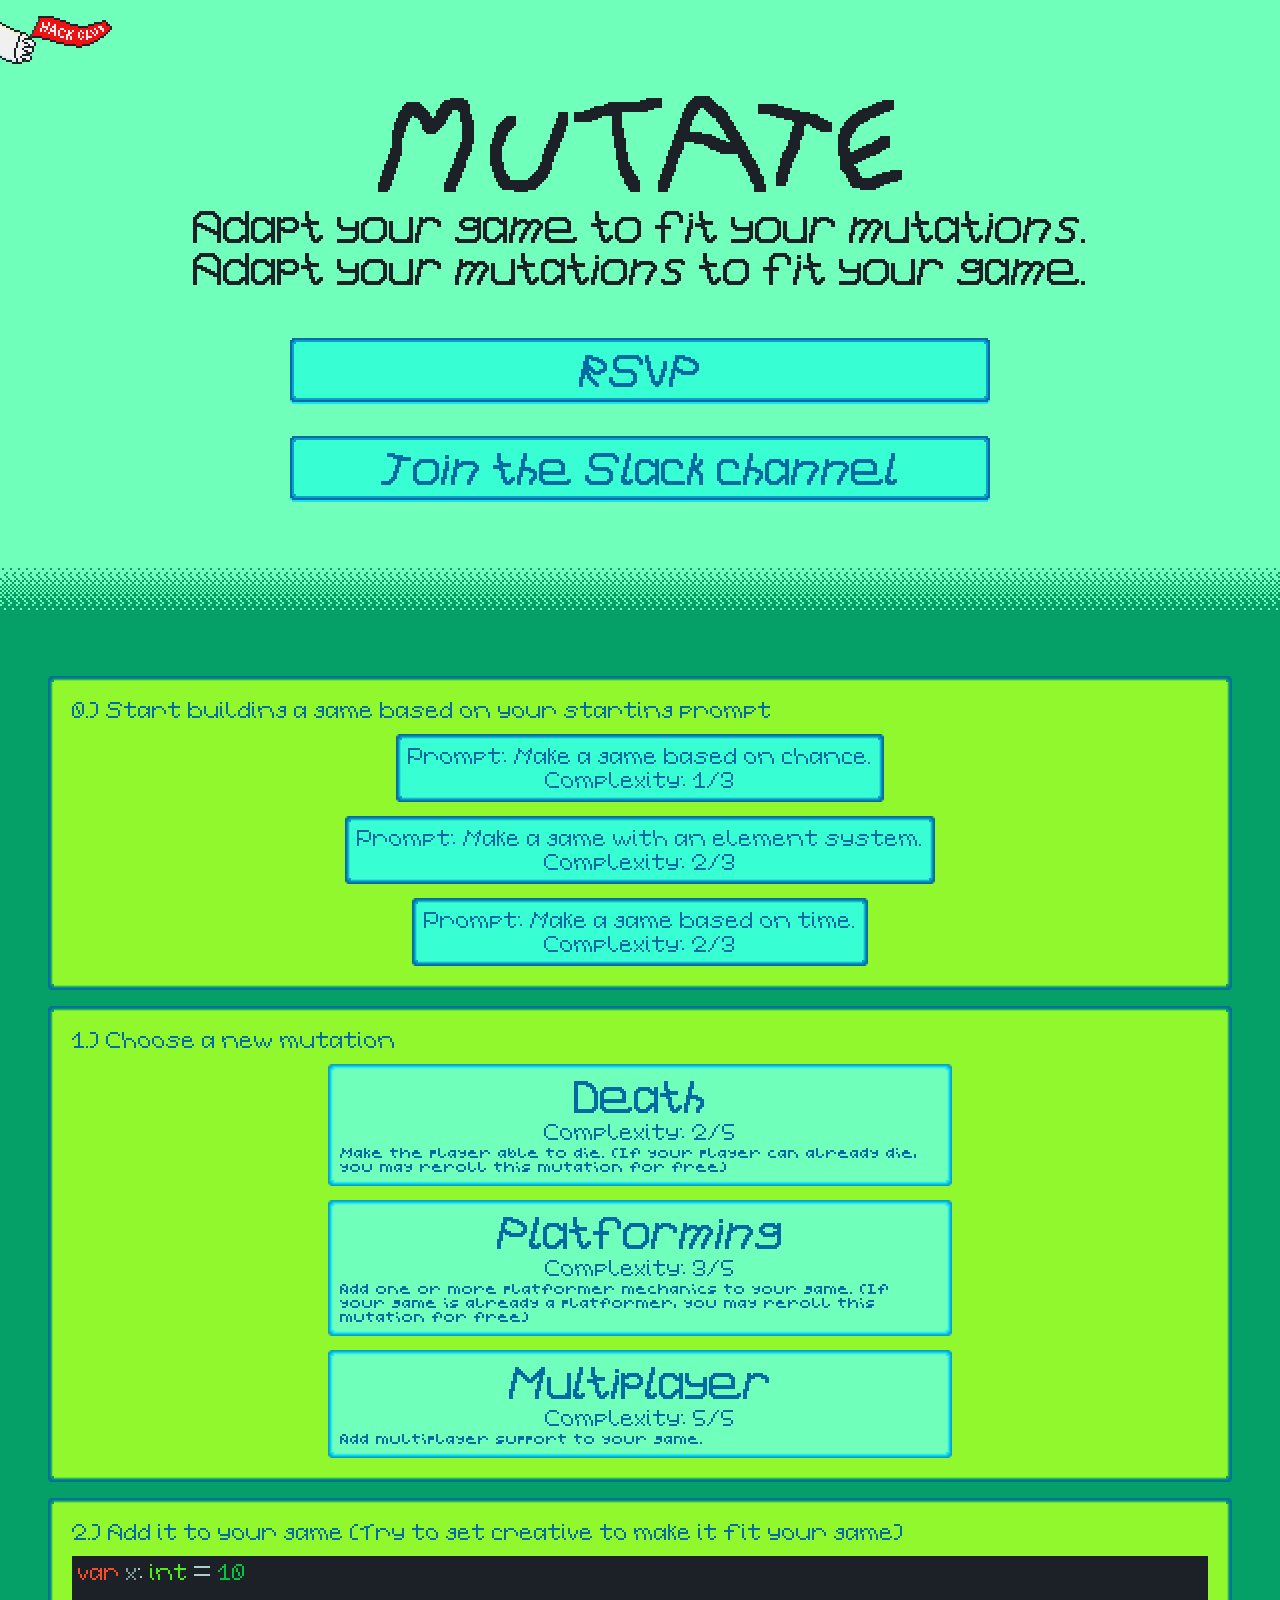
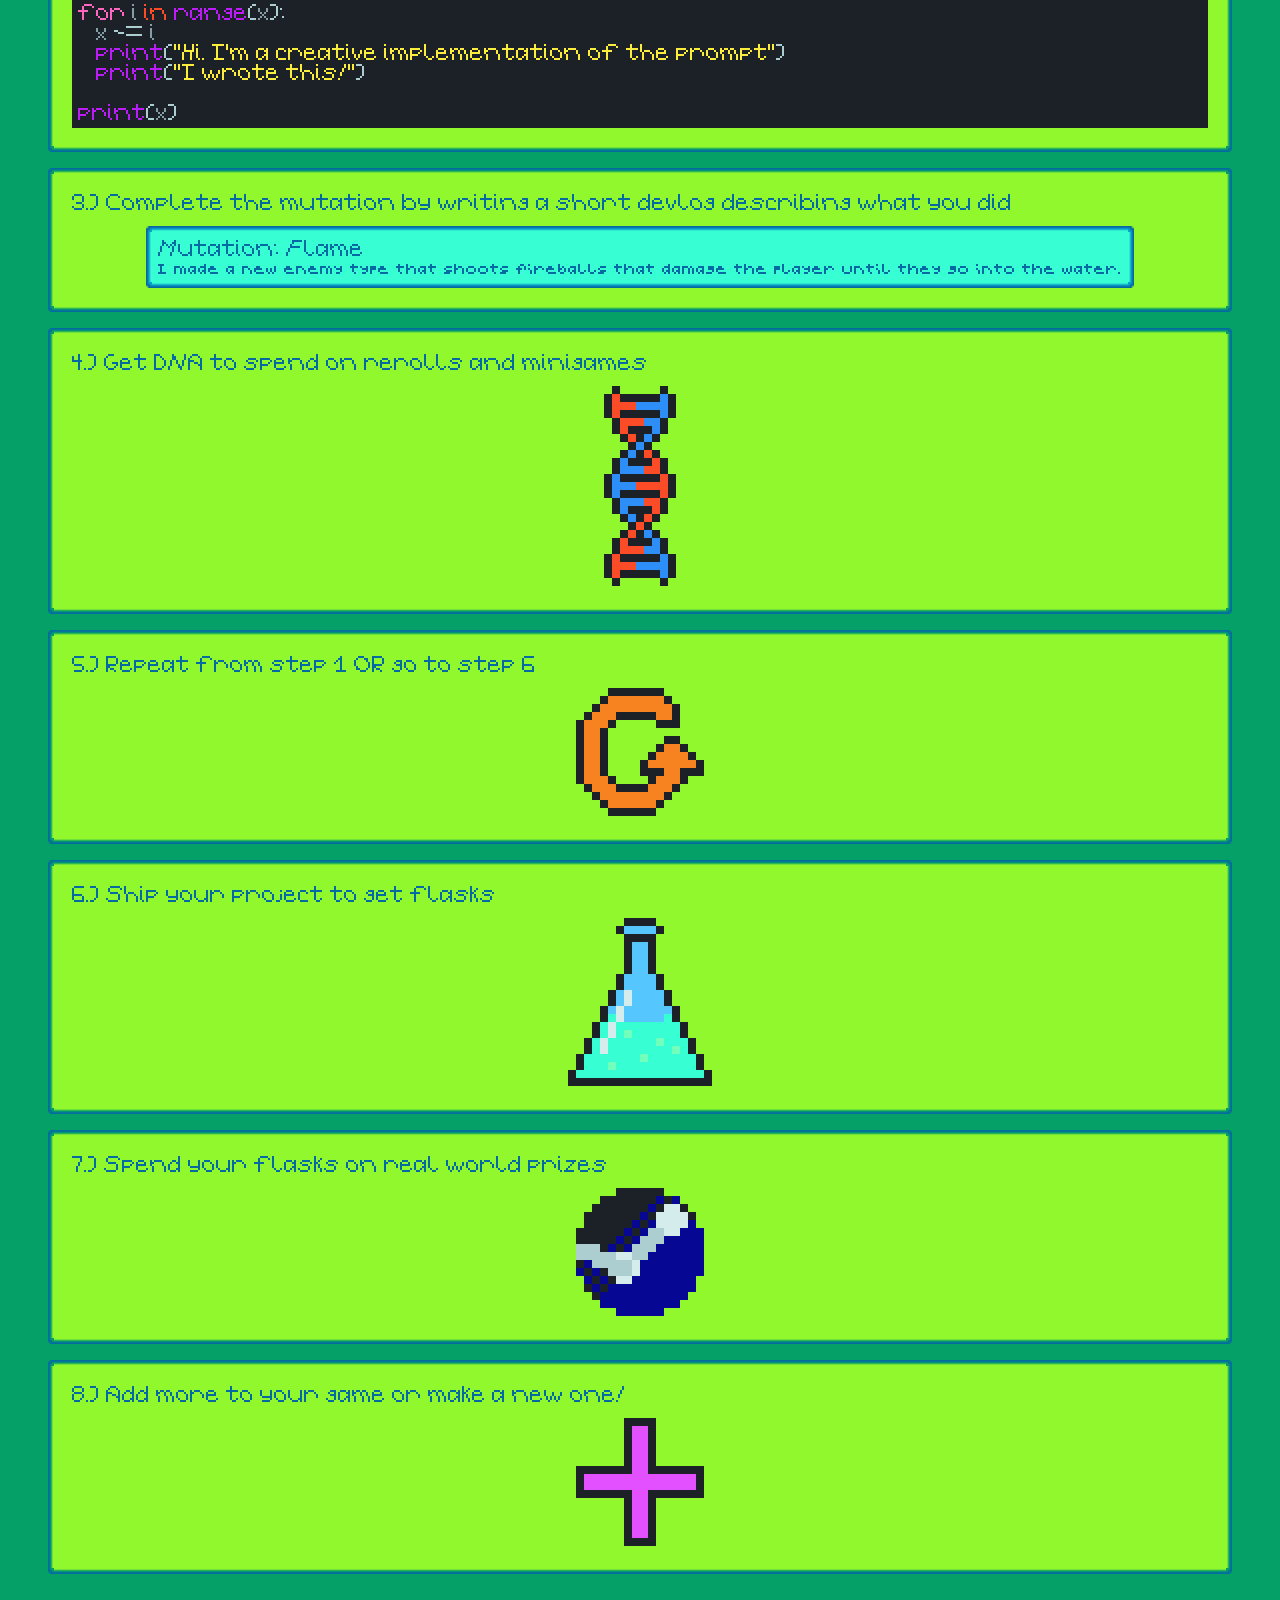
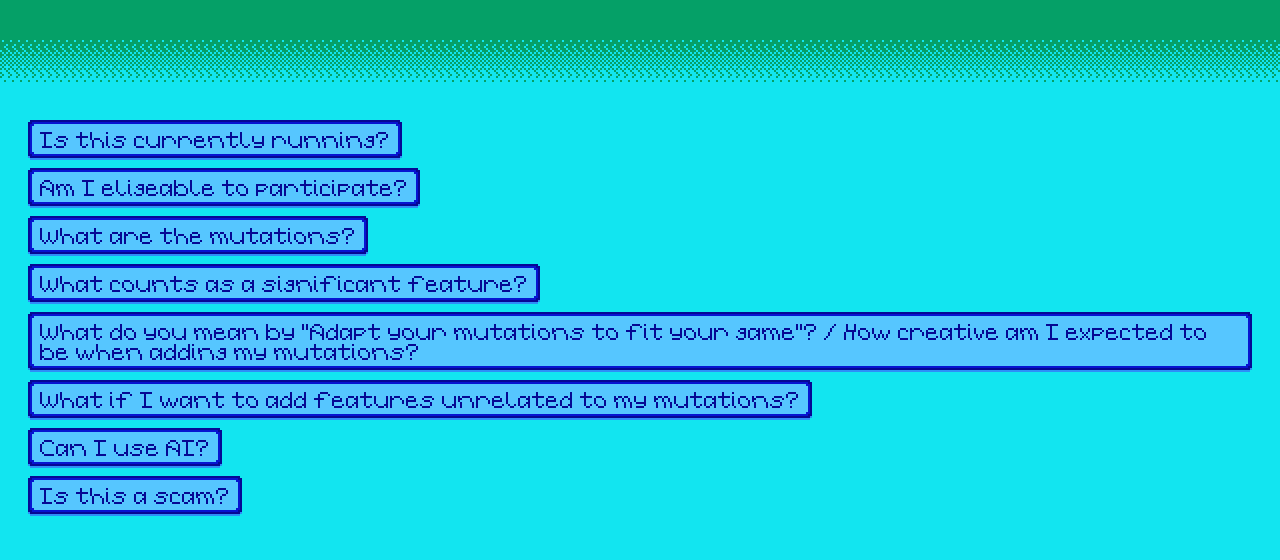
==== commit 3b8cb6a8: "Add More to Example Code Now its slightly longer and more spaced" ====
--- a/index.html
+++ b/index.html
@@ -30,10 +30,11 @@
       <div id="example-code">
         <p class="medium-text text-left">
           <span class="var">var</span> <span class="name">x</span>: <span class="type">int</span> = <span class="num">10</span>
-          <br><span class="flow">for</span> <span class="name">i</span> <span class="var">in</span> <span class="func">range</span>(<span class="name">x</span>):
+          <br><br><span class="flow">for</span> <span class="name">i</span> <span class="var">in</span> <span class="func">range</span>(<span class="name">x</span>):
           <br>&nbsp;&nbsp;&nbsp;<span class="name">x</span> -= <span class="name">i</span>
           <br>&nbsp;&nbsp;&nbsp;<span class="func">print</span>(<span class="string">"Hi. I'm a creative implementation of the prompt"</span>)
           <br>&nbsp;&nbsp;&nbsp;<span class="func">print</span>(<span class="string">"I wrote this!"</span>)
+          <br><br><span class="func">print</span>(<span class="name">x</span>)
         </p>
       </div>
     </div>
